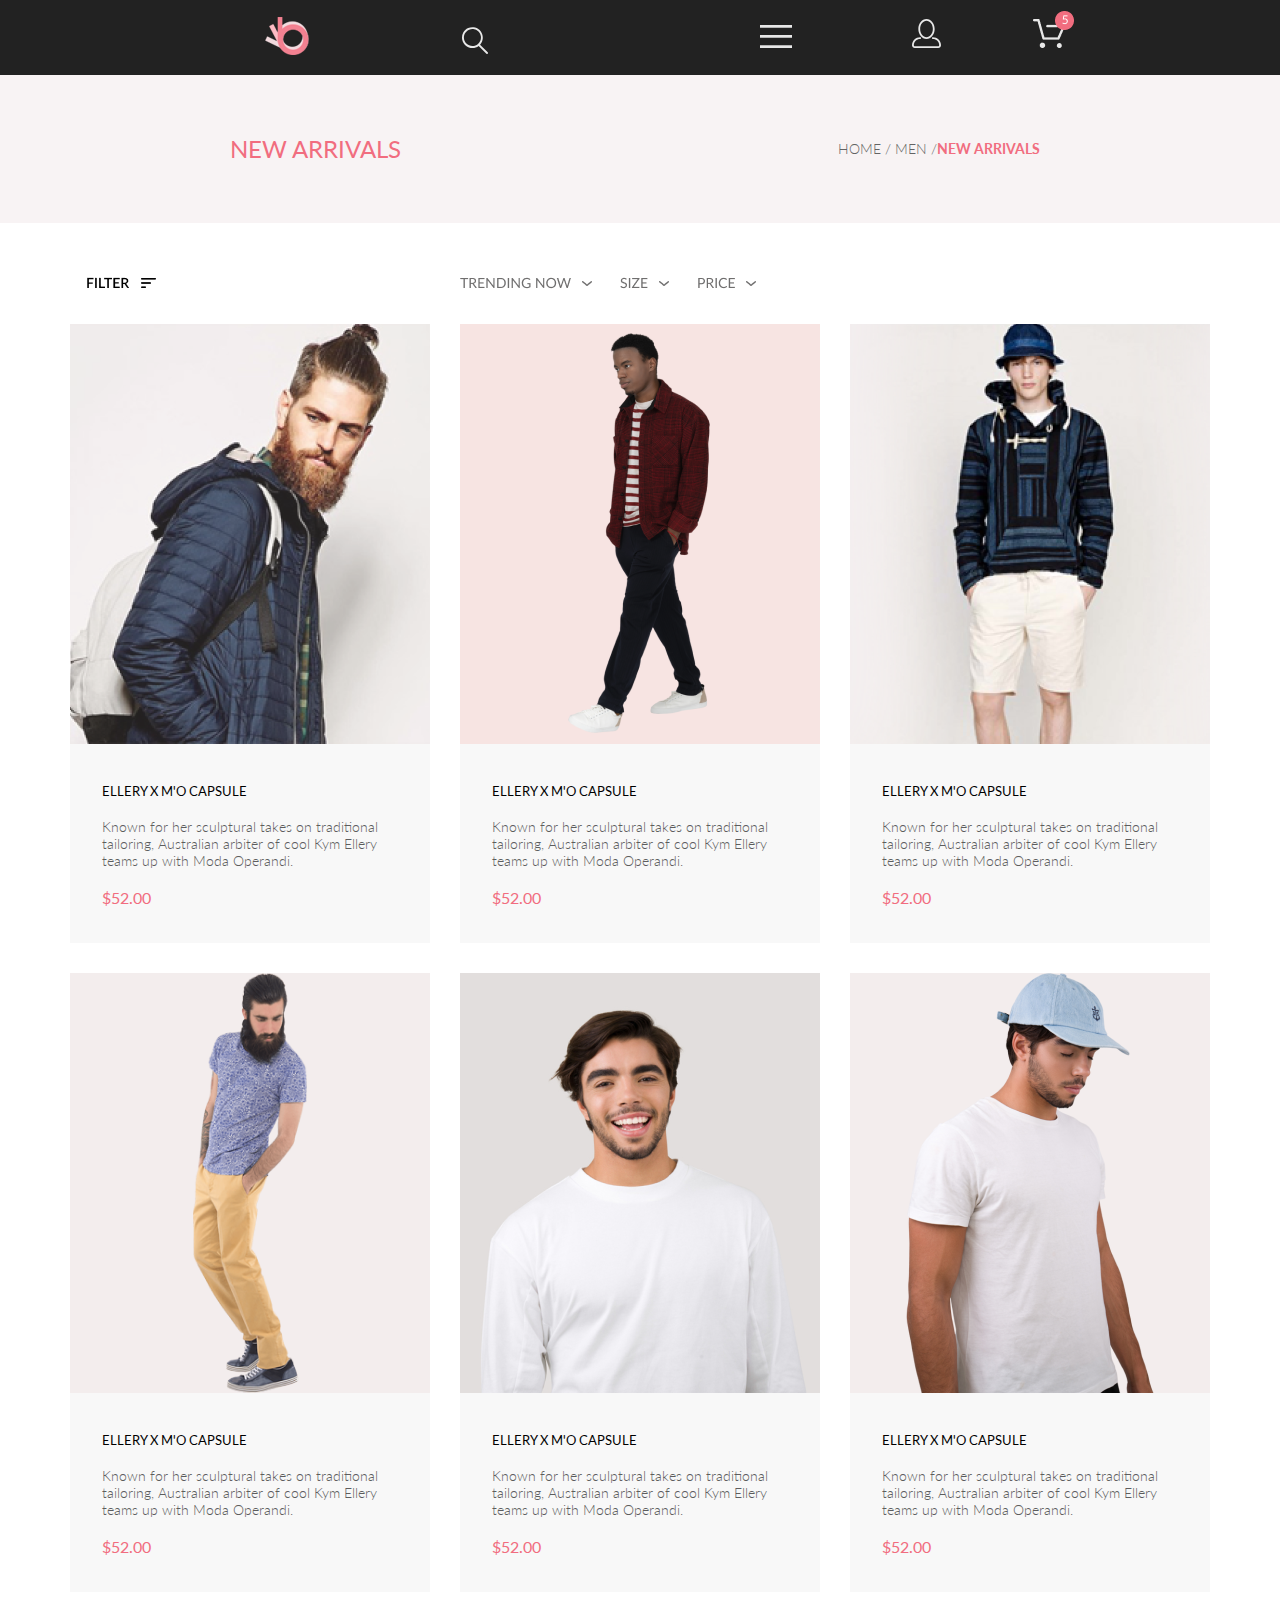
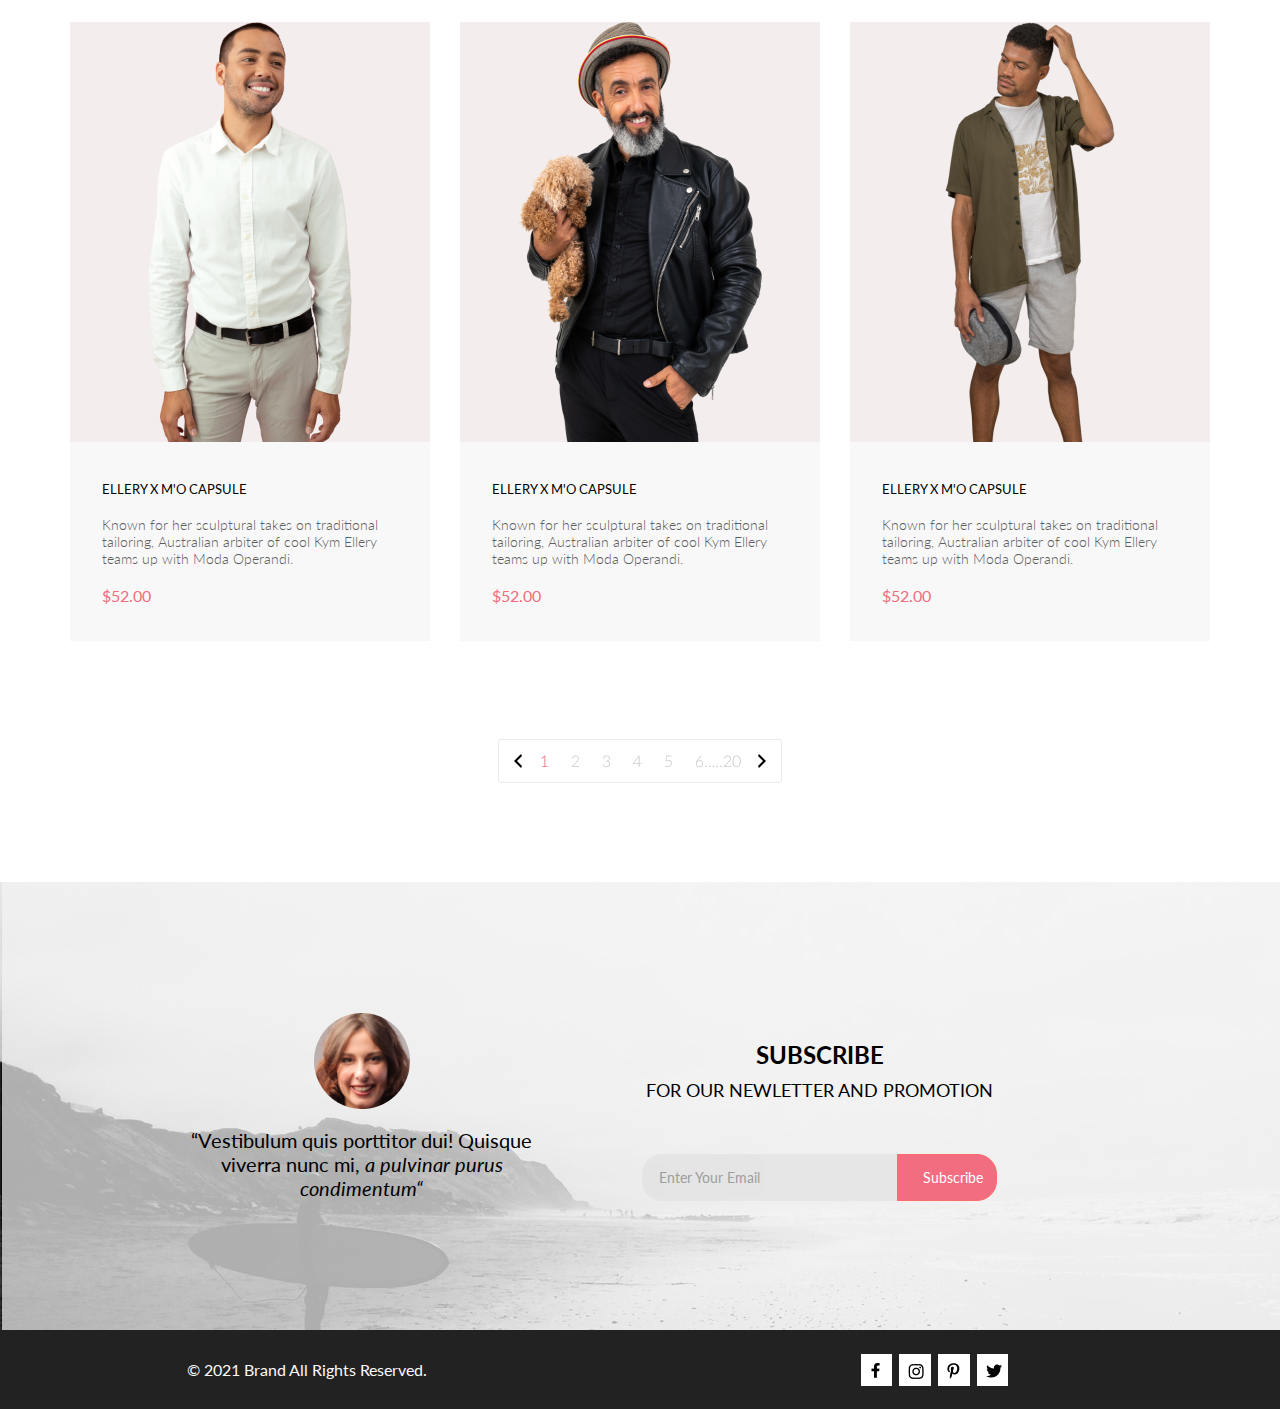
==== catalog.html @ 1e4ab637 "ДЗ 1-3" ====
<!DOCTYPE html>
<html lang="en">
  <head>
    <meta charset="UTF-8" />
    <meta http-equiv="X-UA-Compatible" content="IE=edge" />
    <meta name="viewport" content="width=device-width, initial-scale=1.0" />
    <title>Main page</title>
    <link rel="preconnect" href="https://fonts.googleapis.com">
<link rel="preconnect" href="https://fonts.gstatic.com" crossorigin>
<link href="https://fonts.googleapis.com/css2?family=Lato:wght@400;700;900&display=swap" rel="stylesheet">
    <link rel="stylesheet" href="style.css" />
    <link
      href="http://fonts.googleapis.com/css?family=Roboto:300,400,500,600,700"
      rel="stylesheet"
      type="text/css"

    />
  </head>
  <body>
    <header>
        <nav>
        <ul class="cont_l">
          <li>
            <a href="index.html" class="menu__link">
              <img src="img/Group 2.svg" alt="logo"
            /></a>
          </li>
          <li>
            <a href="catalog.html" class="menu__link">
              <img src="img/Forma 1.svg" alt="img" />
            </a>
          </li>
        </ul>
        <ul class="cont_r">
          <li class="menu-list"> <img src="img/Forma 1 (1).svg" alt="menu"/> 
                                  
          <div class="mega-box">
           <div class="mega-item"> 
            <h4 class="mega-item_h4_menu">MENU</h4>
            <h3 class="mega-heading">MAN</h3>
              <a class="mega-link" href="#">Accessories</a>
              <a class="mega-link" href="#">Bags</a>
              <a class="mega-link" href="#">Denim</a>
              <a class="mega-link" href="#">T-Shirts</a>
            <h3 class="mega-heading">WOMAN</h3>
              <a class="mega-link" href="#">Accessories</a>
              <a class="mega-link" href="#">Bags</a>
              <a class="mega-link" href="#">Denim</a>
              <a class="mega-link" href="#">T-Shirts</a>
            <h3 class="mega-heading">KIDS</h3>
              <a class="mega-link" href="#">Accessories</a>
              <a class="mega-link" href="#">Bags</a>
              <a class="mega-link" href="#">Denim</a>
              <a class="mega-link" href="#">T-Shirts</a>
              
            </div>
          </div>
        
          </li>
        
          <li>
            <a href="registration.html" class="menu__link">
              <img src="img/Forma 1 (2).svg" alt="registration" />
            </a>
          </li>
          <li>
            <a href="cart.html" class="menu__link">
              <img src="img/Group 35.png" alt="becket" />
            </a>
          </li>
        </ul>
        </nav>
    </header>
    
    <section class="new_arrivals">
      <div class="new_arrivals_">
<div class="new_arrivals_left">
    <p class="text_h2_color_registration">NEW ARRIVALS</p>
     </div>
     <div class="new_arrivals_right">
        <p class="text_new_arrivals_right">HOME / MEN /<span class="text_h3_color_new_arrivals">NEW ARRIVALS</span></p>
    </div> 
      </div>
    
    </section>

    
<main class="main_catalog">
   <section class="section_catalog_up">
    <div class="filter">
         <img class="catalog_filter_img" src="img/filter.png" alt="link">
    </div>
    <div class="sort">
         <img class="catalog_sort_igm" src="img/sort.png" alt="link">
    </div>
    <div class="empty"></div>
   </section>

   <section class="section_catalog_middle">
    <div class="content_cards">
         <figure class="block">
         <a class="item-link" href=""
              ><img class="item-pic"
                src="img/Rectangle 15 copy.png"
                alt="pic"
              />
               <div class="block_text">
          <br />
          <h4 class="heading_mini">ELLERY X M'O CAPSULE</h4>
          <br />
          <p class="text">
            Known for her sculptural takes on traditional tailoring, Australian
            arbiter of cool Kym Ellery teams up with Moda Operandi.
          </p>
          <br />
          <p class="price">$52.00</p>
          <br />
        </div>
            </a>
            <div class="add-box">
              <a class="add" href="#">
                <img class="add-pic" src="img/Forma 1 copy.png" alt="card" />
                <p class="add-desc">Add to Cart</p>
              </a>
            </div>
    </figure>
    <figure class="block">
         <a class="item-link" href=""
              ><img class="item-pic"
                src="img/New folder/Image (7).png"
                alt="pic"
              />
               <div class="block_text">
          <br />
          <h4 class="heading_mini">ELLERY X M'O CAPSULE</h4>
          <br />
          <p class="text">
            Known for her sculptural takes on traditional tailoring, Australian
            arbiter of cool Kym Ellery teams up with Moda Operandi.
          </p>
          <br />
          <p class="price">$52.00</p>
          <br />
        </div>
            </a>
            <div class="add-box">
              <a class="add" href="#">
                <img class="add-pic" src="img/Forma 1 copy.png" alt="card" />
                <p class="add-desc">Add to Cart</p>
              </a>
            </div>
    </figure>
    <figure class="block">
         <a class="item-link" href=""
              ><img class="item-pic"
                src="img/New folder/Rectangle 15 copy.png"
                alt="pic"
              />
               <div class="block_text">
          <br />
          <h4 class="heading_mini">ELLERY X M'O CAPSULE</h4>
          <br />
          <p class="text">
            Known for her sculptural takes on traditional tailoring, Australian
            arbiter of cool Kym Ellery teams up with Moda Operandi.
          </p>
          <br />
          <p class="price">$52.00</p>
          <br />
        </div>
            </a>
            <div class="add-box">
              <a class="add" href="#">
                <img class="add-pic" src="img/Forma 1 copy.png" alt="card" />
                <p class="add-desc">Add to Cart</p>
              </a>
            </div>
    </figure>
    <figure class="block">
         <a class="item-link" href=""
              ><img class="item-pic"
                src="img/New folder/Rectangle 15 copy (1).png"
                alt="pic"
              />
               <div class="block_text">
          <br />
          <h4 class="heading_mini">ELLERY X M'O CAPSULE</h4>
          <br />
          <p class="text">
            Known for her sculptural takes on traditional tailoring, Australian
            arbiter of cool Kym Ellery teams up with Moda Operandi.
          </p>
          <br />
          <p class="price">$52.00</p>
          <br />
        </div>
            </a>
            <div class="add-box">
              <a class="add" href="#">
                <img class="add-pic" src="img/Forma 1 copy.png" alt="card" />
                <p class="add-desc">Add to Cart</p>
              </a>
            </div>
    </figure>
    <figure class="block">
         <a class="item-link" href=""
              ><img class="item-pic"
                src="img/New folder/Rectangle 15 copy (2).png"
                alt="pic"
              />
               <div class="block_text">
          <br />
          <h4 class="heading_mini">ELLERY X M'O CAPSULE</h4>
          <br />
          <p class="text">
            Known for her sculptural takes on traditional tailoring, Australian
            arbiter of cool Kym Ellery teams up with Moda Operandi.
          </p>
          <br />
          <p class="price">$52.00</p>
          <br />
        </div>
            </a>
            <div class="add-box">
              <a class="add" href="#">
                <img class="add-pic" src="img/Forma 1 copy.png" alt="card" />
                <p class="add-desc">Add to Cart</p>
              </a>
            </div>
    </figure>
    <figure class="block">
         <a class="item-link" href=""
              ><img class="item-pic"
                src="img/New folder/Rectangle 15 copy (3).png"
                alt="pic"
              />
               <div class="block_text">
          <br />
          <h4 class="heading_mini">ELLERY X M'O CAPSULE</h4>
          <br />
          <p class="text">
            Known for her sculptural takes on traditional tailoring, Australian
            arbiter of cool Kym Ellery teams up with Moda Operandi.
          </p>
          <br />
          <p class="price">$52.00</p>
          <br />
        </div>
            </a>
            <div class="add-box">
              <a class="add" href="#">
                <img class="add-pic" src="img/Forma 1 copy.png" alt="card" />
                <p class="add-desc">Add to Cart</p>
              </a>
            </div>
    </figure>
    <figure class="block">
         <a class="item-link" href=""
              ><img class="item-pic"
                src="img/New folder/Rectangle 15 copy (4).png"
                alt="pic"
              />
               <div class="block_text">
          <br />
          <h4 class="heading_mini">ELLERY X M'O CAPSULE</h4>
          <br />
          <p class="text">
            Known for her sculptural takes on traditional tailoring, Australian
            arbiter of cool Kym Ellery teams up with Moda Operandi.
          </p>
          <br />
          <p class="price">$52.00</p>
          <br />
        </div>
            </a>
            <div class="add-box">
              <a class="add" href="#">
                <img class="add-pic" src="img/Forma 1 copy.png" alt="card" />
                <p class="add-desc">Add to Cart</p>
              </a>
            </div>
    </figure>
    <figure class="block">
         <a class="item-link" href=""
              ><img class="item-pic"
                src="img/New folder/Rectangle 15 copy (5).png"
                alt="pic"
              />
               <div class="block_text">
          <br />
          <h4 class="heading_mini">ELLERY X M'O CAPSULE</h4>
          <br />
          <p class="text">
            Known for her sculptural takes on traditional tailoring, Australian
            arbiter of cool Kym Ellery teams up with Moda Operandi.
          </p>
          <br />
          <p class="price">$52.00</p>
          <br />
        </div>
            </a>
            <div class="add-box">
              <a class="add" href="#">
                <img class="add-pic" src="img/Forma 1 copy.png" alt="card" />
                <p class="add-desc">Add to Cart</p>
              </a>
            </div>
    </figure>
    <figure class="block">
         <a class="item-link" href=""
              ><img class="item-pic"
                src="img/Rectangle 15 copy (6).png"
                alt="pic"
              />
               <div class="block_text">
          <br />
          <h4 class="heading_mini">ELLERY X M'O CAPSULE</h4>
          <br />
          <p class="text">
            Known for her sculptural takes on traditional tailoring, Australian
            arbiter of cool Kym Ellery teams up with Moda Operandi.
          </p>
          <br />
          <p class="price">$52.00</p>
          <br />
        </div>
            </a>
            <div class="add-box">
              <a class="add" href="#">
                <img class="add-pic" src="img/Forma 1 copy.png" alt="card" />
                <p class="add-desc">Add to Cart</p>
              </a>
            </div>
    </figure>
    </div>
   
   </section>
   <section class="section_catalog_down">
    <div class="block_container_pagination">
         <img class="catalog_pagination" src="img/pagination.png" alt="link">
    </div>
     </section>
</main> 
   
    
    <div class="footer_middle">
      <div class="footer_middle_box">
        <div class="footer_middle_box_right">
          <div class="item_footer_middle_box_right">
            <img class="card_img" src="img/Intersect.png" alt="pic1" /><br />
            <p class="text_inside_footer_middle_box_right">
              “Vestibulum quis porttitor dui! Quisque viverra nunc mi,
              <span class="text_inside_footer_middle_box_right_span">
                a pulvinar purus condimentum“</span
              >
            </p>
          </div>
        </div>
        <div class="footer_middle_box_left">
          <div class="item_footer_middle_box_left">
            <p class="text_subscribe">
              SUBSCRIBE 
              <span class="text_subscribe_text"
                >FOR OUR NEWLETTER AND PROMOTION</span
              >
              <div class="form">
                <input class="input message__input" type="email" placeholder="Enter Your Email">
    <a href="javascript:void(document.form.submit())" class="low__button">Subscribe</a>

              
              </div>
            </p>
          </div>
        </div>
      </div>
    </div>
    <footer>
      <div class="footer_down_block">
      <div class="last_container block_left">
                <p class="text_last_container_block_left">© 2021  Brand  All Rights Reserved.</p>
       </div>
       <div class="last_container">
       </div>
       <div class="last_container block_right">
        <div class="icons">
          <a href="https://www.facebook.com
" class="menu__link">
              <img class="sm_img" src="img/facebook-f-brands (3) 1.png" alt="logo"
            /></a>
        </div>
        <div class="icons">
          <a href="javascript:void(document.form.submit())" class="menu__link">
              <img class="sm_img" src="img/instagram-brands 1.png" alt="logo"
            /></a>
        </div>
        <div class="icons">
           <a href="javascript:void(document.form.submit())" class="menu__link">
              <img class="sm_img" src="img/pinterest-p-brands 1.png" alt="logo"
            /></a>
        </div>
        <div class="icons">
            <a href="https://twitter.com" class="menu__link">
              <img class="sm_img" src="img/twitter-brands 1.png" alt="logo"
            /></a>
        </div>
        
       
       </div>
    </div>
    
    </footer>
  </body>
</html>
---- style.css ----
* {
  margin: 0;
  padding: 0;
  box-sizing: border-box;
  font-family: "Lato", sans-serif;
}

/*fonts*/
.content_main_block_link {
  text-decoration: none;
}

.mega-item_h4_menu {
  font-family: Lato;
  font-size: 14px;
  font-weight: 700;
  line-height: 17px;
  letter-spacing: 0em;
  text-align: left;
  color: #000000;
}
.text_h1 {
  height: 100px;
  margin-left: 16px;
  font-size: 48px;
  font-weight: 900;
  padding-top: 15px;
  line-height: 0.9;
  color: black;
}
.text_h2 {
  font-size: 37px;
}
.text_h2_color {
  color: #f16d7f;
  font-size: 37px;
}

.text_block1 {
  text-align: center;
  letter-spacing: 0em;
}

.text_h3_color {
  font-size: 24px;
  font-weight: 700;
  line-height: 29px;
  color: #f16d7f;
}

.text_h4 {
  font-size: 18px;
  font-weight: 900;
  line-height: 22px;
  color: #ffffff;
}
.content_info_text_h3 {
  font-size: 30px;
  font-weight: 400;
  line-height: 36px;
  letter-spacing: 0em;
  text-align: left;
  color: #222222;
}
.content_info_text {
  font-size: 14px;
  font-weight: 400;
  line-height: 17px;
  letter-spacing: 0em;
  text-align: left;
  color: #9f9f9f;
}
.heading_mini {
  font-size: 13px;
  font-weight: 400;
  line-height: 16px;
  letter-spacing: 0em;
  text-align: left;
  color: #000000;
}

.text {
  font-size: 14px;
  font-weight: 300;
  line-height: 17px;
  letter-spacing: 0em;
  text-align: left;
  color: #5d5d5d;
}

.price {
  font-size: 16px;
  font-weight: 400;
  line-height: 19px;
  letter-spacing: 0em;
  text-align: left;
  color: #f16d7f;
}
.heading_box_inside_footer_up {
  font-family: Lato;
  font-size: 20px;
  font-weight: 400;
  line-height: 24px;
  letter-spacing: 0em;
  text-align: left;
  color: #fbfbfb;
}

.text_box_inside_footer_up {
  font-family: Lato;
  font-size: 14px;
  font-weight: 300;
  line-height: 17px;
  letter-spacing: 0em;
  text-align: center;
  color: #fbfbfb;
  margin: 0px 120px;
}
/* fonts footer_middle*/
.text_inside_footer_middle_box_right {
  font-family: Lato;
  font-size: 20px;
  font-weight: 400;
  line-height: 24px;
  text-align: center;
}
.text_inside_footer_middle_box_right_span {
  font-style: italic;
}

.text_subscribe {
  font-family: Lato;
  font-size: 24px;
  font-weight: 700;
  line-height: 40px;
  text-align: center;
  display: flex;
  flex-direction: column;
}
.text_subscribe_text {
  font-family: Lato;
  font-size: 18px;
  font-weight: 400;
  line-height: 30px;
  text-align: center;
}

/* FONTS_REGISTRATION */
.text_h2_color_registration {
  margin-left: 230px;
  padding-top: 59px;
  font-family: Lato;
  font-size: 24px;
  color: rgba(241, 109, 127, 1);
}
.text_pass_discr_registration {
  font-size: 13px;
  font-weight: 300;
  line-height: 16px;
  letter-spacing: 0em;
  text-align: left;
  color: rgba(177, 177, 177, 1);
  padding-top: 15px;
}

.form_head_text {
  font-size: 16px;
  font-weight: 300;
  line-height: 19px;
  letter-spacing: 0em;
  text-align: left;
  color: rgba(34, 34, 34, 1);
  padding-top: 25px;
}
/*SITE INDEX*/
.header {
  margin: 0 auto;
  background: #222222;
}
.top_container {
  display: flex;
  max-width: 1053px;
  margin: 0 auto;
  align-items: center;
  max-height: 75px;
}
.cont_l,
.cont_r {
  list-style-type: none;
  width: 100%;
  align-items: baseline;
}
.cont_l {
  display: flex;
  justify-content: space-evenly;
}
.cont_r {
  display: flex;
  justify-content: space-evenly;
}
.menu-list {
  list-style-type: none;
  position: relative;
  padding: 28px;
}

.mega-box {
  background-color: #ffffff;
  border: 1px solid #e8e8e8;
  border-radius: 5px;
  padding: 33px;
  position: absolute;
  margin-top: 24px;
  display: none;
}

.mega-heading {
  font-size: 14px;
  font-weight: 400;
  line-height: 32px;
  color: #f16d7f;
  width: 232px;
}

.mega-link {
  display: block;
  font-size: 14px;
  font-weight: 400;
  line-height: 28px;
  letter-spacing: 0em;
  text-align: left;
  color: #6f6e6e;
  text-decoration: none;
  padding-left: 22px;
}
.mega-link:hover {
  color: #f16d7f;
}

.mega-box::before {
  content: "";
  display: block;
  height: 10px;
  width: 10px;
  background-color: white;
  position: absolute;
  top: -6px;
  left: 23px;
  transform: rotate(45deg);
  border-top: 1px solid #e8e8e8;
  border-left: 1px solid #e8e8e8;
}
.menu-list:hover .mega-box {
  display: block;
}

.content {
  min-height: 764px;
  background: #f1e4e6;
}
.main_content_box {
  display: flex;
  max-width: 1600px;
  margin: 0 auto;
}

.subcontainer_up {
  height: 382px;
  display: flex;
  align-items: flex-end;
  padding-left: 63.4px;
}

.pic1_line {
  height: 92px;
  width: 12px;
  background: #f16d7f;
}

.content_main_block1 {
  max-width: 1140px;
  display: flex;
  margin: 0 auto;
  justify-content: space-between;
  padding-top: 65px;
}

.block1,
.block2,
.block3 {
  width: 360px;
  height: 260px;
  display: flex;
  align-items: center;
  justify-content: center;
}
.block1 {
  background-image: url(img/Group\ 36.jpg);
}
.block2 {
  background-image: url(img/Group\ 37.jpg);
}
.block3 {
  background-image: url(img/Group\ 38.jpg);
}
.content_main_block2 {
  height: 180px;
  max-width: 1140px;
  background-image: url(img/Group\ 39.png);
  margin: auto;
  margin-top: 30px;
  display: flex;
  align-items: center;
  justify-content: center;
}
.content_info {
  padding-top: 96px;
  display: flex;
  align-items: center;
  justify-content: center;
  flex-direction: column;
}
.content_cards {
  max-width: 1140px;
  margin: 0 auto;
  display: flex;
  border-radius: 10px;
  flex-wrap: wrap;
  justify-content: space-between;
}

.block {
  width: 360px;
  margin-top: 30px;
  position: relative;
  background: #f8f8f8;
}
.item-link {
  display: block;
  text-decoration: none;
}

.block_text {
  padding: 17px 32px;
  background: #f8f8f8;
}

.block:hover {
  box-shadow: 0px 5px 8px 0px rgba(0, 0, 0, 0.15);
}

.item-pic {
  width: 100%;
}

.block:hover .item-pic {
  filter: brightness(50%);
}

.add {
  padding: 8px;
  border: 1px solid #fff;
  display: flex;
  align-items: center;
  text-decoration: none;
  pointer-events: all;
}
.add:hover {
  box-shadow: 0px 5px 10px 0px #fff;
}
.add-desc {
  font-family: Lato;
  font-size: 14px;
  font-weight: 400;
  color: rgba(255, 255, 255, 1);
  margin-left: 10px;
  margin-right: 16.4px;
}
.add-box {
  display: none;
  justify-content: center;
  width: 100%;
  position: absolute;
  top: 188.5px;
  pointer-events: none;
}

.block:hover .add-box {
  display: flex;
}
.add-pic {
  margin-left: 13px;
}
.button_browse_all_product {
  display: flex;
  justify-content: center;
}
.top__button {
  font-size: 16px;
  font-weight: 400;
  line-height: 19px;
  letter-spacing: 0em;
  text-align: left;
  color: #ffffff;

  border: 1px solid #ff6a6a;
  background-color: #f16d7f;

  padding: 14.5px 38.5px;
  text-decoration: none;
  display: inline-block;
  margin-top: 48.5px;
}
.top__button:hover {
  background-color: #ffffff;
  color: #f26376;
  border: 1px solid #ff6a6a;
}
.footer_up {
  background: #222222;
  margin-top: 95.5px;
}

.inside_footer_up {
  min-height: 341px;
  display: flex;

  align-items: center;
  justify-content: center;
  max-width: 1600px;
  margin: 0 auto;
}
.box_inside_footer_up {
  display: flex;
  flex-direction: column;
  align-items: center;
  justify-content: center;
}

.footer_middle {
  background-image: url(img/photo\ subscribe.jpg);
  max-width: 1600px;
  margin: 0 auto;
}
.footer_middle_box {
  display: flex;
  align-items: center;
  justify-content: center;
}
.footer_middle_box_right {
  height: 448px;
  max-width: 800px;
  display: flex;
  justify-content: center;
  align-items: center;
}
.item_footer_middle_box_right {
  height: 225px;
  width: 359.45px;
  display: flex;
  flex-direction: column;
  align-items: center;
  justify-content: center;
}
.footer_middle_box_left {
  height: 448px;
  max-width: 800px;
  display: flex;
  align-items: center;
}
.item_footer_middle_box_left {
  height: 142px;
  width: 557px;
}

.form {
  display: flex;
  justify-content: center;
  margin-top: 48.5px;
}

.message__input {
  font-family: Lato;
  font-size: 14px;
  line-height: 100%;
  opacity: 67.1%;
  color: #222224;
  width: 255px;
  height: 47px;
  margin-bottom: 32px;
  padding: 0 17px;
  background: #e1e1e1;
  box-sizing: border-box;
  border-radius: 20px 0 0 20px;
  border: none;
}

.low__button {
  font-family: Lato;
  font-size: 14px;
  font-weight: 400;
  line-height: 17px;
  color: #ffffff;
  border: 1px solid #ff6a6a;
  background-color: #f16d7f;
  padding: 14.5px 25px;
  text-decoration: none;
  width: 100px;
  border-radius: 0 20px 20px 0;
  height: 47px;
}
.low__button:hover {
  background-color: #ffffff;
  color: #f26376;
  border: 1px solid #ff6a6a;
}

.footer_down {
  background: #222222;
}

.footer_down_block {
  display: flex;
  min-height: 79px;
  max-width: 1600px;
  margin: 0 auto;
}
.last_container {
  flex-grow: 1;
  flex-basis: 533px;
  height: 79px;
}
.text_last_container_block_left {
  color: #fbfbfb;
  font-size: 16px;
  font-weight: 400;
  line-height: 19px;
  letter-spacing: 0em;
}
.block_left {
  display: flex;
  align-items: center;
  justify-content: flex-end;
}
.block_right {
  display: flex;
  align-items: center;
}
.icons {
  height: 32px;
  width: 31.450586318969727px;
  background: rgba(255, 255, 255, 1);
  align-items: center;
  margin-left: 7.3px;
}
.icons:hover {
  background-color: #f26376;
  border: 1px solid #ff6a6a;
}

.sm_img {
  padding: 9px;
}
.sm_img:hover {
  color: rgba(255, 255, 255, 1);
}

@media (max-width: 768px) {
  .inside_footer_up {
    flex-direction: column;
    align-items: center;
    padding-bottom: 50px;
  }
  .footer_middle_box {
    flex-direction: column;
    align-items: center;
  }
  .box_inside_footer_up {
    margin-top: 48px;
  }
}

@media (max-width: 320px) {
  .container_l {
    display: none;
  }
  .content_main_block1 {
    flex-direction: column;
    align-items: center;
  }
  .text_box_inside_footer_up {
  }
}

/*REGISTRATION*/
header,
footer {
  background: #222222;
}

nav {
  display: flex;
  max-width: 1053px;
  margin: 0 auto;
  align-items: center;
  max-height: 75px;
}

.section_registration {
  display: flex;
  max-width: 1600px;
  margin: auto;
}
.content_registration {
  min-height: 148px;
  background: #f1e4e6;
}

form {
  max-width: 360px;
  padding-top: 44px;
  margin-left: 230px;
  margin-bottom: 96px;
}

form input:required {
  border: 1px solid rgba(164, 164, 164, 1);
}

form label {
  font-family: Lato;
  font-size: 11px;
  font-weight: 300;
  line-height: 13px;
  letter-spacing: 0em;
  text-align: left;
  text-align: justify; /* Расположение текста внутри элемента*/
}

form input:focus {
  background: #eaeaea;
}

form input,
textarea {
  width: 360px;
  margin-top: 21px;
  height: 44px;
}

form input[type="checkbox"] {
  width: 17px;
}
form input[type="placeholder"] {
  text-align: center;
}
form input[id="name"] {
  font-size: 13px;
  font-weight: 300;
  line-height: 16px;
  color: rgba(177, 177, 177, 1);
  margin-bottom: 10px;
  padding: 0 17px;
}

form input[id="gender"] {
  position: relative;
  position: absolute;
}

form input[type="submit"] {
  width: 167px;
  padding: 10px;
  background-color: rgba(241, 109, 127, 1);
  color: rgba(255, 255, 255, 1);
  font-family: Lato;
  font-size: 14px;
  font-weight: 400;
  line-height: 17px;
  text-align: center;
  border: none;
  margin-top: 39px;
}

form input[type="submit"]:hover {
  background-color: #ffffff;
  color: #f26376;
  border: 1px solid #ff6a6a;
}

.list_regisration {
  list-style: none;
}

.name_article_registration {
  text-align: uppercase;
}
.text_list_registration:before,
.name_article_registration {
  font-size: 24px;
  font-weight: 300;
  line-height: 29px;
  letter-spacing: 0em;
  text-align: left;
  color: rgba(0, 0, 0, 1);
}

.text_list_registration_ {
  padding: 22px 218px 12px 0px;
}

.list_regisration > .text_list_registration {
  padding-left: 37px;
  position: relative;
  margin-top: 16px;
}
.list_regisration > .text_list_registration:before {
  content: "✔";
  position: absolute;
  top: -7px;
  left: 0;
  color: rgba(0, 0, 0, 1);
}
.loyalty_progr_discr {
  max-height: 334px;
  max-width: 652px;
  margin-top: 64px;
  margin-left: 128px;
}

/*CATALOG*/
.new_arrivals {
  background: #f8f3f4;
  margin: auto;
}
.new_arrivals_ {
  display: flex;
  max-width: 1600px;
  margin: auto;
  padding-bottom: 60px;
}
.new_arrivals_left {
  flex-grow: 1;
}
.new_arrivals_right {
  flex-grow: 1;
  display: flex;
  justify-content: flex-end;
}

.text_new_arrivals_right {
  font-size: 14px;
  font-weight: 300;
  line-height: 17px;
  letter-spacing: 0em;
  text-align: left;
  color: #636363;
  padding-top: 65px;
  margin-right: 240px;
}
.text_h3_color_new_arrivals {
  color: #f16d7f;
  font-size: 14px;
  font-weight: 700;
  line-height: 17px;
}

.main_catalog {
  margin: 0 auto;
}

.section_catalog_up {
  max-width: 1140px;
  margin: 0 auto;
  display: flex;
  flex-wrap: wrap;
  justify-content: space-between;
}
.filter,
.sort,
.empty {
  width: 360px;
  margin-top: 51px;
  position: relative;
}

.catalog_filter_img {
  padding-left: 16px;
}

.section_catalog_down {
  max-width: 1140px;
  margin: 0 auto;
  display: flex;
  justify-content: center;
  margin: bottom 96px;
  margin-top: 49px;
}

.block_container_pagination {
  margin-top: 49px;
  padding-bottom: 96px;
}
/*
.Up_frameContacts {
    display: flex;
    justify-content: space-between;
    padding-top: 42px;
    padding-bottom: 42px;
    list-style-type: none;
    width: 1140px;
    margin: auto;
}

.
   .top_infoContacts {
       padding-top: 51px;
       flex-grow: 1;
       background-image: url(img/Mask\ Group2.png);
     max-width: 1344px;
      background-size: 100%;
    min-height: 250px;
   
   }





.top_board_p2 {

    padding-top: 64px;
    max-width: 1140px;
    margin: 0 auto;


}

.content_p2 {
      padding-top: 64px;
    max-width: 1140px;
    margin: 0 auto;
    display: flex;
    justify-content: space-between;
    border-radius: 10px;
    padding-top: 64px;
    padding-bottom: 64px;
}



.card_img {
    align-self: center;
    margin-bottom: 51px;
}

.our_project {
    
    padding-top: 64px;
    max-width: 1140px;
    margin: 0 auto;
}

.project__item {
    position: relative;
}

.project__item__margin {
    margin-right: 32px;
}

.project__parent {
    display: flex;
    justify-content: space-between;
    margin-top: 32px;
}

.project__img {
    flex-grow: 1;
    width: 100%;

}



.footer {
    background: #316099;
    max-width: 1366px;
    margin: auto;
    margin-top: 109px;
}
.footer_top {
    display: flex;
    justify-content: space-between;
}

.board_pink_p3 {

    height: 280px;
    width: 488px;
    padding: 1%;
    margin-top: 66px;
    margin-bottom: 25px;

}

.low__button {
    font-size: 16px;
    line-height: 26px;
    text-align: center;
    letter-spacing: 0.04em;
    color: #FFFFFF;
    background: #5A98D0;
    box-shadow: 5px 10px 20px rgba(53, 110, 173, 0.2);
    border-radius: 10px;
    padding: 15px 50px;
    text-decoration: none;
    display: inline-block;
    margin-top: 157px;
    font-size: 16px;
  
}

.li_p3 {
    display: flex;
    justify-content: space-between;
  }

.board_white_p3_2 {
    display: flex;
    height: 57px;
    align-items: center;
    border-radius: 10px;
}




@media (max-width:1024px) {
    .container {
        padding: 0 32px;
    }
          .top {
              padding-top: 33px;
          }
    .top_info {
        background-position: right 280;
    }
    .top_board_p2 {
        padding-top: 64px;
    }
    .content_p2 {
    -webkit-box-orient: vertical;
        -webkit-box-direction: normal;
        -ms-flex-direction: column;
        flex-direction: column;
        -webkit-box-align: center;
        -ms-flex-align: center;
        align-items: center;
        padding-bottom: 127px;
    }
    .block {
        margin-bottom: 32px;
        }
    .block:last-child {
                      margin-bottom: 0;
                  }
}

@media (max-width: 667px) {

    
    .Up_frame {
    padding-top: 24px;
    }
    .top {
    min-height: 376px;
    padding-bottom: 41px;
    box-sizing: border-box;
    }
    .top_info { 
    background-image: none;
    padding-top: 36px;
    display: flex;
    flex-direction: column;
    align-items: center;
   
    }

    .top_heading {
      
    font-size: 32px;
    line-height: 37px;
    margin-bottom: 12px;
    width: 100%;
    text-align: center;
                
            }
    .top_text {
    width:100%;
    text-align: center;
    }
 
    .project__text {
        width: 100%;
        text-align: center;
    }
    .top__button {
   
    font-size: 12px;
    line-height: 26px;
    padding: 0px 8px;
    } 
        .block {
         width: 100%;
        padding: 40px 30px 21px px;
            
        }
   
      .our_project {     
    flex-direction: column;
    align-items: center;
}
    .project__item {
    display: -webkit-box;
        display: -ms-flexbox;
        display: flex;
    padding-bottom: 16px;
       }

    .project__text {
    font-size: 16px;
        line-height: 19px;
        text-align: center;
        top: 16px;
        right: 16px;
        letter-spacing: 0;
    }
        .project__text1 {
        font-size: 16px;
            line-height: 19px;
            text-align: right;
            top: 16px;
            right: 16px;
            letter-spacing: 0;
        }

    .project__text2 {
        left: 16px;
        text-align: left;
        font-size: 16px;
            line-height: 19px;
          
            top: 16px;
            right: 16px;
            letter-spacing: 0;
    }
  
    .project__parent {
        margin-top: 0;
            -webkit-box-orient: vertical;
            -webkit-box-direction: normal;
            -ms-flex-direction: column;
            flex-direction: column;
            -webkit-box-sizing: border-box;
            box-sizing: border-box;
        }

   .footer {
       margin-top: 0;
       padding-top: 18px;
       padding-bottom: 32px;
   }

   .footer>.container {
       padding: 0 17px;
   }


   .footer_top {
        flex-direction: column;
       padding-bottom: 41px;
         align-items: center;
   }
 
.board_pink_p3 {
    width: 100%;
    text-align: center;
    margin: auto;
}

  .h3_footer {
      width: 100%;
      max-width: 220px;
      text-align: center;
      margin: 0 auto 32px;
        font-size: 24px;
        line-height: 28px;
   
  }

.low__button {
padding: 4px 20px;
 display: inline-block;
               
        }

.li_p3 {
 flex-direction: column;
}
.board_white_p3_2 {
flex-direction: column;
    margin-top: 37px;
    margin-bottom: 32px;
    font-size: 16px;
        line-height: 19px;
     
            font-size: 16px;
         text-align: center;
            color: #FFFFFF;
            opacity: 0.6;
    }

}
    .project__item__margin {
        margin: 0;
        margin-bottom: 16px;
       
    }

 Contacts 

.contactus_frame {
    height: 250px;
    background: #3481D7 93.24%;
    border: 3px solid #D8DEFF;
    padding: 16px;
}

.Middle_frameContacts {
    display: flex;
    border: 3px solid white;
    justify-content: space-around;
    align-items: center;
    max-width: 940px;
  
    margin: auto;

}

.Addr_ph_frame {
    width: 270px;
    padding: 50px;
    }

.form {
    min-width: 540px;
    height: 800px;
    display: flex;
     flex-direction: column;
     align-items: center;
    background: #FFFFFF;
    box-shadow: 5px 10px 50px rgba(16, 112, 177, 0.2);
    border-radius: 10px;
    justify-content: flex-start;
    padding: 56px; 
    margin-top: 57px;
    box-sizing: border-box;
 
}

.message__submit {
    width: 428px;
    padding: 23px 0;
    border: 0;
    margin-top: 72px;
    letter-spacing: 0.04em;
}
.submit {
    background: #5A98D0;
    -webkit-box-shadow: 5px 20px 50px rgb(16 112 177 / 20%);
    box-shadow: 5px 20px 50px rgb(16 112 177 / 20%);
    border-radius: 10px;
    font-weight: 500;
    font-size: 16px;
    line-height: 26px;
    text-align: center;
    color: #FFFFFF;
    text-transform: uppercase;
}
.map {
    max-width: 940px;
        height: 480px;
        padding-top: 96px;
        margin-bottom: 112px;
}

.bottom_one {
 
  
    background: #316099;
        margin: auto;
        max-width: 1344px;
        box-sizing: border-box;


}

.bottom_list {
    display: flex;
    justify-content: space-around;
    list-style-type: none;
}
*/
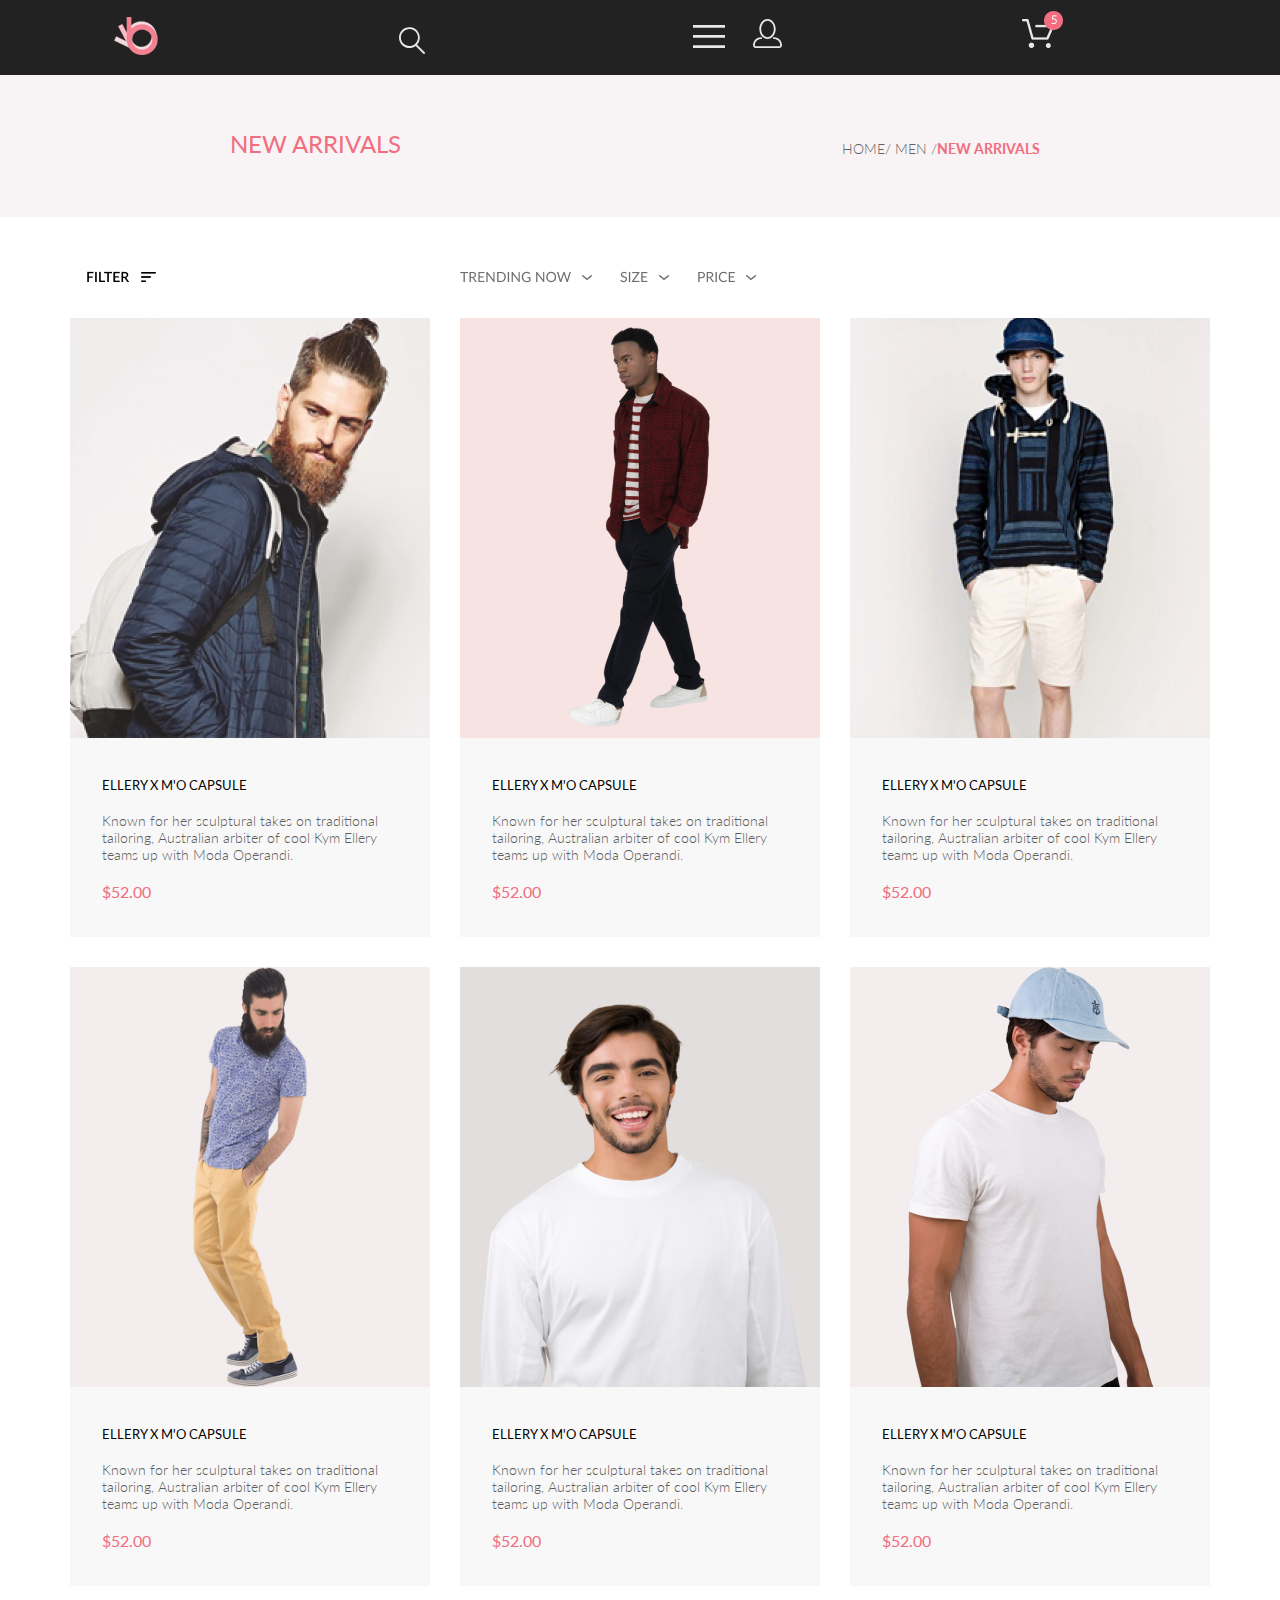
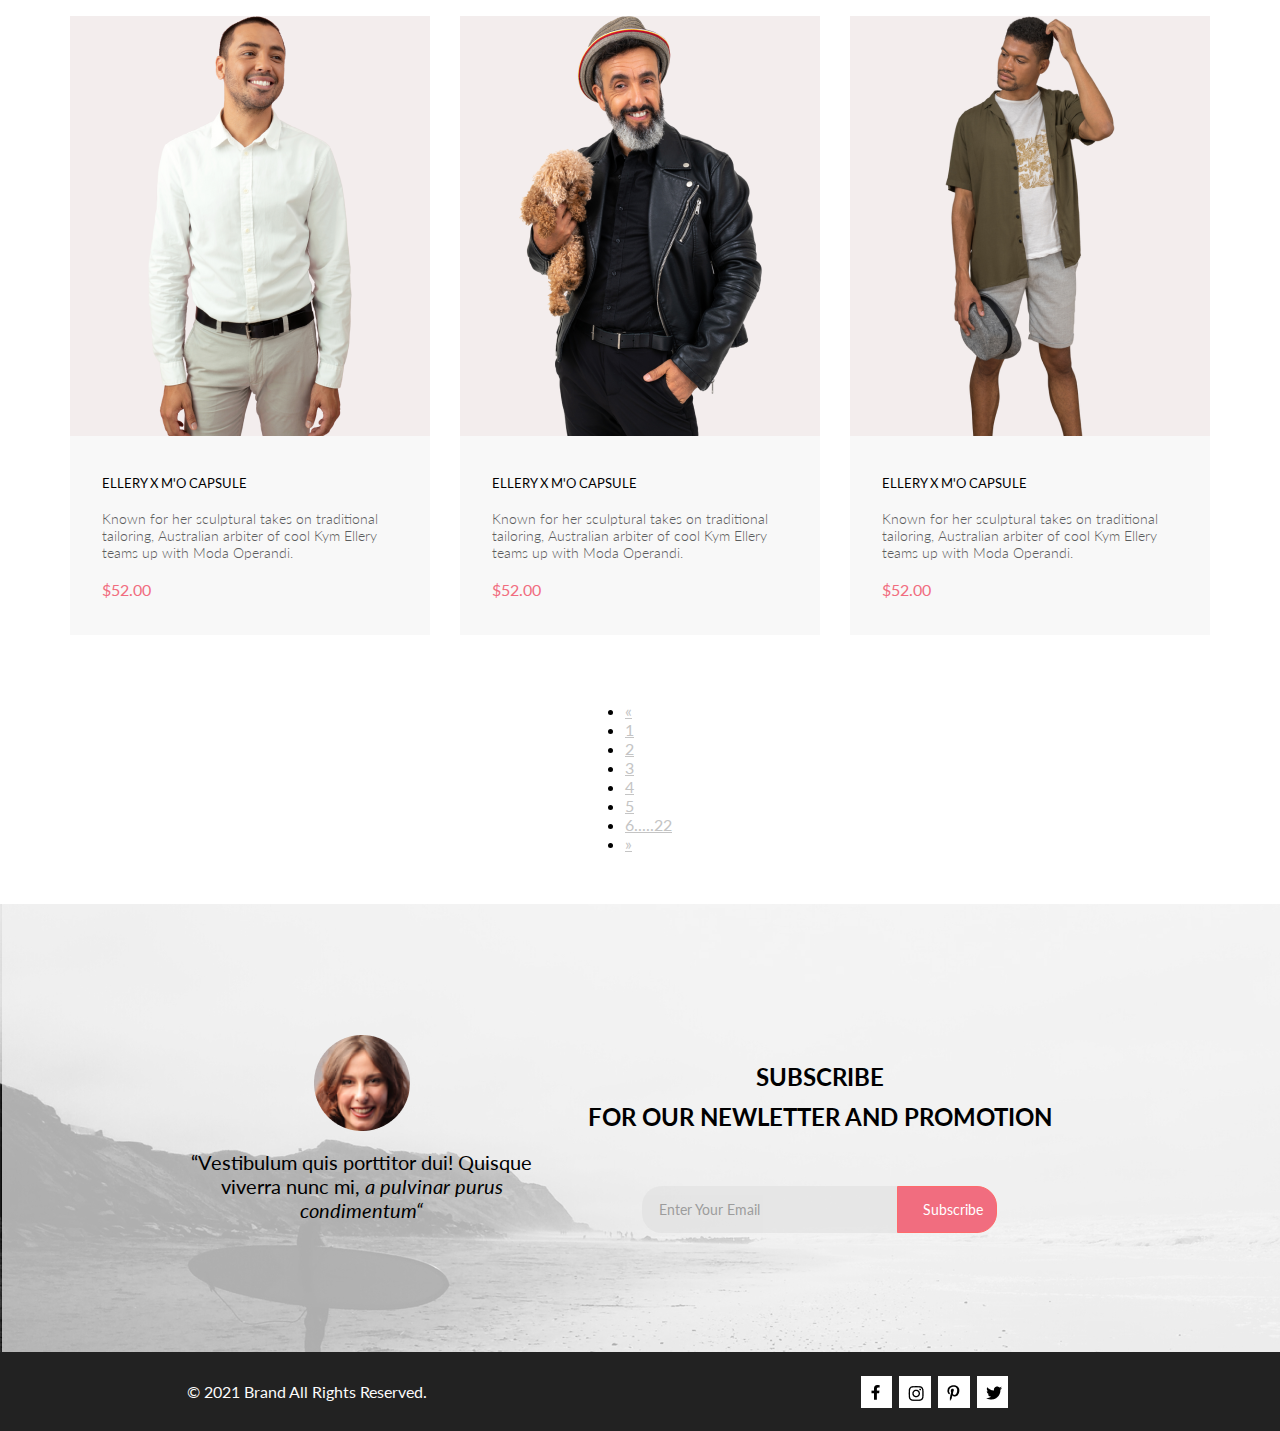
==== commit 6f514956: "ДЗ 4-5" ====
--- a/catalog.html
+++ b/catalog.html
@@ -8,14 +8,16 @@
     <link rel="preconnect" href="https://fonts.googleapis.com">
 <link rel="preconnect" href="https://fonts.gstatic.com" crossorigin>
 <link href="https://fonts.googleapis.com/css2?family=Lato:wght@400;700;900&display=swap" rel="stylesheet">
-    <link rel="stylesheet" href="style.css" />
+   
     <link
       href="http://fonts.googleapis.com/css?family=Roboto:300,400,500,600,700"
       rel="stylesheet"
-      type="text/css"
+      type="text/css">
+<link 
+href="https://cdn.jsdelivr.net/npm/bootstrap@5.2.0/dist/css/bootstrap.min.css" rel="stylesheet" integrity="sha384-gH2yIJqKdNHPEq0n4Mqa/HGKIhSkIHeL5AyhkYV8i59U5AR6csBvApHHNl/vI1Bx" crossorigin="anonymous">
+ <link rel="stylesheet" href="style.css" />
+  </head>
 
-    />
-  </head>
   <body>
     <header>
         <nav>
@@ -78,7 +80,8 @@
     <p class="text_h2_color_registration">NEW ARRIVALS</p>
      </div>
      <div class="new_arrivals_right">
-        <p class="text_new_arrivals_right">HOME / MEN /<span class="text_h3_color_new_arrivals">NEW ARRIVALS</span></p>
+        <p class="text_new_arrivals_right"> <a class="text_home" href="index.html">
+          HOME</a>/ MEN /<span class="text_h3_color_new_arrivals">NEW ARRIVALS</span></p>
     </div> 
       </div>
     
@@ -87,19 +90,81 @@
     
 <main class="main_catalog">
    <section class="section_catalog_up">
+    
     <div class="filter">
-         <img class="catalog_filter_img" src="img/filter.png" alt="link">
-    </div>
+         <a class="item-link" href="">
+           <img class="catalog_filter_img" src="img/filter.png" alt="link"/> 
+           <div class="mega_box">
+           <div class="mega-item"> 
+            <img class="catalog_filter_img_" src="img/filter_.png" alt="link"/> 
+            <br>    
+            <div class="mega_item">
+               <img class="lines" src="img/Rectangle 24.png" alt="link"/> <h3 class="mega-heading">CATEGORY</h3>
+            </div>
+           
+              <a class="mega-link" href="#">Accessories</a>
+              <a class="mega-link" href="#">Bags</a>
+              <a class="mega-link" href="#">Denim</a>
+              <a class="mega-link" href="#">Hoodies & Sweatshirts</a>
+              <a class="mega-link" href="#">Jackets & Coats</a>
+              <a class="mega-link" href="#">Polos</a>
+              <a class="mega-link" href="#">Shirts</a>
+              <a class="mega-link" href="#">Soes</a>
+              <a class="mega-link" href="#">T-Shirts</a>
+              <a class="mega-link" href="#">Tanks</a>
+            <div class="mega_item"><img class="lines" src="img/Rectangle 24.png" alt="link"/><h3 class="mega-heading">BRAND</h3>
+            <hr class="grey_line">
+            </div>
+              <a class="mega-link" href="#">Accessories</a>
+              <a class="mega-link" href="#">Bags</a>
+              <a class="mega-link" href="#">Denim</a>
+              <a class="mega-link" href="#">T-Shirts</a>
+            <div class="mega_item">
+               <img class="lines" src="img/Rectangle 24.png" alt="link"/> <h3 class="mega-heading">DESIGNER</h3>
+            </div>
+              <a class="mega-link" href="#">Accessories</a>
+              <a class="mega-link" href="#">Bags</a>
+              <a class="mega-link" href="#">Denim</a>
+              <a class="mega-link" href="#">T-Shirts</a>
+              
+            </div>
+          </div>
+         </a>
+    </div>
+ 
     <div class="sort">
-         <img class="catalog_sort_igm" src="img/sort.png" alt="link">
+        <a class="item-link" href="">
+            <img class="catalog_sort_igm" src="img/sort.png" alt="link"/>
+           <div class="mega_box_">
+    
+            <div class="form-check form-check-inline">
+  <input class="form-check-input" type="radio" name="inlineRadioOptions" id="inlineRadio1" value="option1">
+  <label class="form-check-label" for="inlineRadio1">XS</label>
+</div>
+<div class="form-check form-check-inline">
+  <input class="form-check-input" type="radio" name="inlineRadioOptions" id="inlineRadio2" value="option2">
+  <label class="form-check-label" for="inlineRadio2">S</label>
+</div>
+<div class="form-check form-check-inline">
+  <input class="form-check-input" type="radio" name="inlineRadioOptions" id="inlineRadio2" value="option2">
+  <label class="form-check-label" for="inlineRadio2">M</label>
+</div>
+<div class="form-check form-check-inline">
+  <input class="form-check-input" type="radio" name="inlineRadioOptions" id="inlineRadio2" value="option2">
+  <label class="form-check-label" for="inlineRadio2">L</label>
+</div>
+         
+          </div>
+         </a>
+        
     </div>
     <div class="empty"></div>
    </section>
 
    <section class="section_catalog_middle">
     <div class="content_cards">
-         <figure class="block">
-         <a class="item-link" href=""
+    <figure class="block">
+         <a class="item-link" href="product.html"
               ><img class="item-pic"
                 src="img/Rectangle 15 copy.png"
                 alt="pic"
@@ -125,7 +190,7 @@
             </div>
     </figure>
     <figure class="block">
-         <a class="item-link" href=""
+         <a class="item-link" href="product.html"
               ><img class="item-pic"
                 src="img/New folder/Image (7).png"
                 alt="pic"
@@ -151,7 +216,7 @@
             </div>
     </figure>
     <figure class="block">
-         <a class="item-link" href=""
+         <a class="item-link" href="product.html"
               ><img class="item-pic"
                 src="img/New folder/Rectangle 15 copy.png"
                 alt="pic"
@@ -177,7 +242,7 @@
             </div>
     </figure>
     <figure class="block">
-         <a class="item-link" href=""
+         <a class="item-link" href="product.html"
               ><img class="item-pic"
                 src="img/New folder/Rectangle 15 copy (1).png"
                 alt="pic"
@@ -203,7 +268,7 @@
             </div>
     </figure>
     <figure class="block">
-         <a class="item-link" href=""
+         <a class="item-link" href="product.html"
               ><img class="item-pic"
                 src="img/New folder/Rectangle 15 copy (2).png"
                 alt="pic"
@@ -229,7 +294,7 @@
             </div>
     </figure>
     <figure class="block">
-         <a class="item-link" href=""
+         <a class="item-link" href="product.html"
               ><img class="item-pic"
                 src="img/New folder/Rectangle 15 copy (3).png"
                 alt="pic"
@@ -255,7 +320,7 @@
             </div>
     </figure>
     <figure class="block">
-         <a class="item-link" href=""
+         <a class="item-link" href="product.html"
               ><img class="item-pic"
                 src="img/New folder/Rectangle 15 copy (4).png"
                 alt="pic"
@@ -281,7 +346,7 @@
             </div>
     </figure>
     <figure class="block">
-         <a class="item-link" href=""
+         <a class="item-link" href="product.html"
               ><img class="item-pic"
                 src="img/New folder/Rectangle 15 copy (5).png"
                 alt="pic"
@@ -307,7 +372,7 @@
             </div>
     </figure>
     <figure class="block">
-         <a class="item-link" href=""
+         <a class="item-link" href="product.html"
               ><img class="item-pic"
                 src="img/Rectangle 15 copy (6).png"
                 alt="pic"
@@ -335,9 +400,30 @@
     </div>
    
    </section>
+   
    <section class="section_catalog_down">
     <div class="block_container_pagination">
-         <img class="catalog_pagination" src="img/pagination.png" alt="link">
+         <nav class="nav_pagination" aria-label="Page navigation example">
+  <ul class="pagination">
+    <li class="page-item">
+      <a class="page-link" href="#" aria-label="Previous">
+        <span aria-hidden="true">&laquo;</span>
+      </a>
+    </li>
+    <li class="page-item"><a class="page-link" href="#">1</a></li>
+    <li class="page-item"><a class="page-link" href="#">2</a></li>
+    <li class="page-item"><a class="page-link" href="#">3</a></li>
+     <li class="page-item"><a class="page-link" href="#">4</a></li>
+      <li class="page-item"><a class="page-link" href="#">5</a></li>
+       <li class="page-item"><a class="page-link" href="#">6.....22</a></li>
+                   <li class="page-item">
+           
+      <a class="page-link" href="#" aria-label="Next">
+        <span aria-hidden="true">&raquo;</span>
+      </a>
+    </li>
+  </ul>
+</nav>
     </div>
      </section>
 </main> 
--- a/style.css
+++ b/style.css
@@ -1,182 +1,16 @@
+@charset "UTF-8";
 * {
   margin: 0;
   padding: 0;
   box-sizing: border-box;
-  font-family: "Lato", sans-serif;
-}
-
-/*fonts*/
-.content_main_block_link {
-  text-decoration: none;
-}
-
-.mega-item_h4_menu {
-  font-family: Lato;
-  font-size: 14px;
-  font-weight: 700;
-  line-height: 17px;
-  letter-spacing: 0em;
-  text-align: left;
-  color: #000000;
-}
-.text_h1 {
-  height: 100px;
-  margin-left: 16px;
-  font-size: 48px;
-  font-weight: 900;
-  padding-top: 15px;
-  line-height: 0.9;
-  color: black;
-}
-.text_h2 {
-  font-size: 37px;
-}
-.text_h2_color {
-  color: #f16d7f;
-  font-size: 37px;
-}
-
-.text_block1 {
-  text-align: center;
-  letter-spacing: 0em;
-}
-
-.text_h3_color {
-  font-size: 24px;
-  font-weight: 700;
-  line-height: 29px;
-  color: #f16d7f;
-}
-
-.text_h4 {
-  font-size: 18px;
-  font-weight: 900;
-  line-height: 22px;
-  color: #ffffff;
-}
-.content_info_text_h3 {
-  font-size: 30px;
-  font-weight: 400;
-  line-height: 36px;
-  letter-spacing: 0em;
-  text-align: left;
-  color: #222222;
-}
-.content_info_text {
-  font-size: 14px;
-  font-weight: 400;
-  line-height: 17px;
-  letter-spacing: 0em;
-  text-align: left;
-  color: #9f9f9f;
-}
-.heading_mini {
-  font-size: 13px;
-  font-weight: 400;
-  line-height: 16px;
-  letter-spacing: 0em;
-  text-align: left;
-  color: #000000;
-}
-
-.text {
-  font-size: 14px;
-  font-weight: 300;
-  line-height: 17px;
-  letter-spacing: 0em;
-  text-align: left;
-  color: #5d5d5d;
-}
-
-.price {
-  font-size: 16px;
-  font-weight: 400;
-  line-height: 19px;
-  letter-spacing: 0em;
-  text-align: left;
-  color: #f16d7f;
-}
-.heading_box_inside_footer_up {
-  font-family: Lato;
-  font-size: 20px;
-  font-weight: 400;
-  line-height: 24px;
-  letter-spacing: 0em;
-  text-align: left;
-  color: #fbfbfb;
-}
-
-.text_box_inside_footer_up {
-  font-family: Lato;
-  font-size: 14px;
-  font-weight: 300;
-  line-height: 17px;
-  letter-spacing: 0em;
-  text-align: center;
-  color: #fbfbfb;
-  margin: 0px 120px;
-}
-/* fonts footer_middle*/
-.text_inside_footer_middle_box_right {
-  font-family: Lato;
-  font-size: 20px;
-  font-weight: 400;
-  line-height: 24px;
-  text-align: center;
-}
-.text_inside_footer_middle_box_right_span {
-  font-style: italic;
-}
-
-.text_subscribe {
-  font-family: Lato;
-  font-size: 24px;
-  font-weight: 700;
-  line-height: 40px;
-  text-align: center;
-  display: flex;
-  flex-direction: column;
-}
-.text_subscribe_text {
-  font-family: Lato;
-  font-size: 18px;
-  font-weight: 400;
-  line-height: 30px;
-  text-align: center;
-}
-
-/* FONTS_REGISTRATION */
-.text_h2_color_registration {
-  margin-left: 230px;
-  padding-top: 59px;
-  font-family: Lato;
-  font-size: 24px;
-  color: rgba(241, 109, 127, 1);
-}
-.text_pass_discr_registration {
-  font-size: 13px;
-  font-weight: 300;
-  line-height: 16px;
-  letter-spacing: 0em;
-  text-align: left;
-  color: rgba(177, 177, 177, 1);
-  padding-top: 15px;
-}
-
-.form_head_text {
-  font-size: 16px;
-  font-weight: 300;
-  line-height: 19px;
-  letter-spacing: 0em;
-  text-align: left;
-  color: rgba(34, 34, 34, 1);
-  padding-top: 25px;
-}
-/*SITE INDEX*/
+  font-family: "Lato";
+}
+
 .header {
   margin: 0 auto;
   background: #222222;
 }
+
 .top_container {
   display: flex;
   max-width: 1053px;
@@ -184,20 +18,25 @@
   align-items: center;
   max-height: 75px;
 }
+
 .cont_l,
+.cont_m,
 .cont_r {
   list-style-type: none;
   width: 100%;
   align-items: baseline;
 }
+
 .cont_l {
   display: flex;
   justify-content: space-evenly;
 }
+
 .cont_r {
   display: flex;
   justify-content: space-evenly;
 }
+
 .menu-list {
   list-style-type: none;
   position: relative;
@@ -233,6 +72,7 @@
   text-decoration: none;
   padding-left: 22px;
 }
+
 .mega-link:hover {
   color: #f16d7f;
 }
@@ -250,172 +90,15 @@
   border-top: 1px solid #e8e8e8;
   border-left: 1px solid #e8e8e8;
 }
+
 .menu-list:hover .mega-box {
   display: block;
 }
 
-.content {
-  min-height: 764px;
-  background: #f1e4e6;
-}
-.main_content_box {
-  display: flex;
-  max-width: 1600px;
-  margin: 0 auto;
-}
-
-.subcontainer_up {
-  height: 382px;
-  display: flex;
-  align-items: flex-end;
-  padding-left: 63.4px;
-}
-
-.pic1_line {
-  height: 92px;
-  width: 12px;
-  background: #f16d7f;
-}
-
-.content_main_block1 {
-  max-width: 1140px;
-  display: flex;
-  margin: 0 auto;
-  justify-content: space-between;
-  padding-top: 65px;
-}
-
-.block1,
-.block2,
-.block3 {
-  width: 360px;
-  height: 260px;
-  display: flex;
-  align-items: center;
-  justify-content: center;
-}
-.block1 {
-  background-image: url(img/Group\ 36.jpg);
-}
-.block2 {
-  background-image: url(img/Group\ 37.jpg);
-}
-.block3 {
-  background-image: url(img/Group\ 38.jpg);
-}
-.content_main_block2 {
-  height: 180px;
-  max-width: 1140px;
-  background-image: url(img/Group\ 39.png);
-  margin: auto;
-  margin-top: 30px;
-  display: flex;
-  align-items: center;
-  justify-content: center;
-}
-.content_info {
-  padding-top: 96px;
-  display: flex;
-  align-items: center;
-  justify-content: center;
-  flex-direction: column;
-}
-.content_cards {
-  max-width: 1140px;
-  margin: 0 auto;
-  display: flex;
-  border-radius: 10px;
-  flex-wrap: wrap;
-  justify-content: space-between;
-}
-
-.block {
-  width: 360px;
-  margin-top: 30px;
-  position: relative;
-  background: #f8f8f8;
-}
-.item-link {
-  display: block;
-  text-decoration: none;
-}
-
-.block_text {
-  padding: 17px 32px;
-  background: #f8f8f8;
-}
-
-.block:hover {
-  box-shadow: 0px 5px 8px 0px rgba(0, 0, 0, 0.15);
-}
-
-.item-pic {
-  width: 100%;
-}
-
-.block:hover .item-pic {
-  filter: brightness(50%);
-}
-
-.add {
-  padding: 8px;
-  border: 1px solid #fff;
-  display: flex;
-  align-items: center;
-  text-decoration: none;
-  pointer-events: all;
-}
-.add:hover {
-  box-shadow: 0px 5px 10px 0px #fff;
-}
-.add-desc {
-  font-family: Lato;
-  font-size: 14px;
-  font-weight: 400;
-  color: rgba(255, 255, 255, 1);
-  margin-left: 10px;
-  margin-right: 16.4px;
-}
-.add-box {
-  display: none;
-  justify-content: center;
-  width: 100%;
-  position: absolute;
-  top: 188.5px;
-  pointer-events: none;
-}
-
-.block:hover .add-box {
-  display: flex;
-}
-.add-pic {
-  margin-left: 13px;
-}
-.button_browse_all_product {
-  display: flex;
-  justify-content: center;
-}
-.top__button {
-  font-size: 16px;
-  font-weight: 400;
-  line-height: 19px;
-  letter-spacing: 0em;
-  text-align: left;
-  color: #ffffff;
-
-  border: 1px solid #ff6a6a;
-  background-color: #f16d7f;
-
-  padding: 14.5px 38.5px;
-  text-decoration: none;
-  display: inline-block;
-  margin-top: 48.5px;
-}
-.top__button:hover {
-  background-color: #ffffff;
-  color: #f26376;
-  border: 1px solid #ff6a6a;
-}
+.filter:hover .mega-box {
+  display: block;
+}
+
 .footer_up {
   background: #222222;
   margin-top: 95.5px;
@@ -424,12 +107,12 @@
 .inside_footer_up {
   min-height: 341px;
   display: flex;
-
   align-items: center;
   justify-content: center;
   max-width: 1600px;
   margin: 0 auto;
 }
+
 .box_inside_footer_up {
   display: flex;
   flex-direction: column;
@@ -442,11 +125,13 @@
   max-width: 1600px;
   margin: 0 auto;
 }
+
 .footer_middle_box {
   display: flex;
   align-items: center;
   justify-content: center;
 }
+
 .footer_middle_box_right {
   height: 448px;
   max-width: 800px;
@@ -454,6 +139,7 @@
   justify-content: center;
   align-items: center;
 }
+
 .item_footer_middle_box_right {
   height: 225px;
   width: 359.45px;
@@ -462,12 +148,14 @@
   align-items: center;
   justify-content: center;
 }
+
 .footer_middle_box_left {
   height: 448px;
   max-width: 800px;
   display: flex;
   align-items: center;
 }
+
 .item_footer_middle_box_left {
   height: 142px;
   width: 557px;
@@ -480,7 +168,6 @@
 }
 
 .message__input {
-  font-family: Lato;
   font-size: 14px;
   line-height: 100%;
   opacity: 67.1%;
@@ -508,7 +195,9 @@
   width: 100px;
   border-radius: 0 20px 20px 0;
   height: 47px;
-}
+  transition: background 2s;
+}
+
 .low__button:hover {
   background-color: #ffffff;
   color: #f26376;
@@ -525,11 +214,13 @@
   max-width: 1600px;
   margin: 0 auto;
 }
+
 .last_container {
   flex-grow: 1;
   flex-basis: 533px;
   height: 79px;
 }
+
 .text_last_container_block_left {
   color: #fbfbfb;
   font-size: 16px;
@@ -537,22 +228,26 @@
   line-height: 19px;
   letter-spacing: 0em;
 }
+
 .block_left {
   display: flex;
   align-items: center;
   justify-content: flex-end;
 }
+
 .block_right {
   display: flex;
   align-items: center;
 }
+
 .icons {
   height: 32px;
-  width: 31.450586318969727px;
-  background: rgba(255, 255, 255, 1);
+  width: 31.450586319px;
+  background: rgb(255, 255, 255);
   align-items: center;
   margin-left: 7.3px;
 }
+
 .icons:hover {
   background-color: #f26376;
   border: 1px solid #ff6a6a;
@@ -561,8 +256,9 @@
 .sm_img {
   padding: 9px;
 }
+
 .sm_img:hover {
-  color: rgba(255, 255, 255, 1);
+  color: rgb(255, 255, 255);
 }
 
 @media (max-width: 768px) {
@@ -579,7 +275,6 @@
     margin-top: 48px;
   }
 }
-
 @media (max-width: 320px) {
   .container_l {
     display: none;
@@ -588,167 +283,32 @@
     flex-direction: column;
     align-items: center;
   }
-  .text_box_inside_footer_up {
-  }
-}
-
-/*REGISTRATION*/
-header,
-footer {
-  background: #222222;
-}
-
-nav {
-  display: flex;
-  max-width: 1053px;
-  margin: 0 auto;
-  align-items: center;
-  max-height: 75px;
-}
-
-.section_registration {
-  display: flex;
-  max-width: 1600px;
-  margin: auto;
-}
-.content_registration {
-  min-height: 148px;
-  background: #f1e4e6;
-}
-
-form {
-  max-width: 360px;
-  padding-top: 44px;
-  margin-left: 230px;
-  margin-bottom: 96px;
-}
-
-form input:required {
-  border: 1px solid rgba(164, 164, 164, 1);
-}
-
-form label {
-  font-family: Lato;
-  font-size: 11px;
-  font-weight: 300;
-  line-height: 13px;
-  letter-spacing: 0em;
-  text-align: left;
-  text-align: justify; /* Расположение текста внутри элемента*/
-}
-
-form input:focus {
-  background: #eaeaea;
-}
-
-form input,
-textarea {
-  width: 360px;
-  margin-top: 21px;
-  height: 44px;
-}
-
-form input[type="checkbox"] {
-  width: 17px;
-}
-form input[type="placeholder"] {
-  text-align: center;
-}
-form input[id="name"] {
-  font-size: 13px;
-  font-weight: 300;
-  line-height: 16px;
-  color: rgba(177, 177, 177, 1);
-  margin-bottom: 10px;
-  padding: 0 17px;
-}
-
-form input[id="gender"] {
-  position: relative;
-  position: absolute;
-}
-
-form input[type="submit"] {
-  width: 167px;
-  padding: 10px;
-  background-color: rgba(241, 109, 127, 1);
-  color: rgba(255, 255, 255, 1);
-  font-family: Lato;
-  font-size: 14px;
-  font-weight: 400;
-  line-height: 17px;
-  text-align: center;
-  border: none;
-  margin-top: 39px;
-}
-
-form input[type="submit"]:hover {
-  background-color: #ffffff;
-  color: #f26376;
-  border: 1px solid #ff6a6a;
-}
-
-.list_regisration {
-  list-style: none;
-}
-
-.name_article_registration {
-  text-align: uppercase;
-}
-.text_list_registration:before,
-.name_article_registration {
-  font-size: 24px;
-  font-weight: 300;
-  line-height: 29px;
-  letter-spacing: 0em;
-  text-align: left;
-  color: rgba(0, 0, 0, 1);
-}
-
-.text_list_registration_ {
-  padding: 22px 218px 12px 0px;
-}
-
-.list_regisration > .text_list_registration {
-  padding-left: 37px;
-  position: relative;
-  margin-top: 16px;
-}
-.list_regisration > .text_list_registration:before {
-  content: "✔";
-  position: absolute;
-  top: -7px;
-  left: 0;
-  color: rgba(0, 0, 0, 1);
-}
-.loyalty_progr_discr {
-  max-height: 334px;
-  max-width: 652px;
-  margin-top: 64px;
-  margin-left: 128px;
-}
-
+}
 /*CATALOG*/
 .new_arrivals {
   background: #f8f3f4;
   margin: auto;
 }
+
 .new_arrivals_ {
   display: flex;
   max-width: 1600px;
   margin: auto;
   padding-bottom: 60px;
 }
+
 .new_arrivals_left {
   flex-grow: 1;
 }
+
 .new_arrivals_right {
   flex-grow: 1;
   display: flex;
   justify-content: flex-end;
 }
 
-.text_new_arrivals_right {
+.text_new_arrivals_right,
+.menu__link {
   font-size: 14px;
   font-weight: 300;
   line-height: 17px;
@@ -757,7 +317,9 @@
   color: #636363;
   padding-top: 65px;
   margin-right: 240px;
-}
+  text-decoration: none;
+}
+
 .text_h3_color_new_arrivals {
   color: #f16d7f;
   font-size: 14px;
@@ -776,6 +338,7 @@
   flex-wrap: wrap;
   justify-content: space-between;
 }
+
 .filter,
 .sort,
 .empty {
@@ -801,414 +364,702 @@
   margin-top: 49px;
   padding-bottom: 96px;
 }
-/*
-.Up_frameContacts {
-    display: flex;
-    justify-content: space-between;
-    padding-top: 42px;
-    padding-bottom: 42px;
-    list-style-type: none;
-    width: 1140px;
-    margin: auto;
-}
-
-.
-   .top_infoContacts {
-       padding-top: 51px;
-       flex-grow: 1;
-       background-image: url(img/Mask\ Group2.png);
-     max-width: 1344px;
-      background-size: 100%;
-    min-height: 250px;
-   
-   }
-
-
-
-
-
-.top_board_p2 {
-
-    padding-top: 64px;
-    max-width: 1140px;
-    margin: 0 auto;
-
-
-}
-
-.content_p2 {
-      padding-top: 64px;
-    max-width: 1140px;
-    margin: 0 auto;
-    display: flex;
-    justify-content: space-between;
-    border-radius: 10px;
-    padding-top: 64px;
-    padding-bottom: 64px;
-}
-
-
-
-.card_img {
-    align-self: center;
-    margin-bottom: 51px;
-}
-
-.our_project {
-    
-    padding-top: 64px;
-    max-width: 1140px;
-    margin: 0 auto;
-}
-
-.project__item {
-    position: relative;
-}
-
-.project__item__margin {
-    margin-right: 32px;
-}
-
-.project__parent {
-    display: flex;
-    justify-content: space-between;
-    margin-top: 32px;
-}
-
-.project__img {
-    flex-grow: 1;
-    width: 100%;
-
-}
-
-
-
-.footer {
-    background: #316099;
-    max-width: 1366px;
-    margin: auto;
-    margin-top: 109px;
-}
-.footer_top {
-    display: flex;
-    justify-content: space-between;
-}
-
-.board_pink_p3 {
-
-    height: 280px;
-    width: 488px;
-    padding: 1%;
-    margin-top: 66px;
-    margin-bottom: 25px;
-
-}
-
-.low__button {
-    font-size: 16px;
-    line-height: 26px;
-    text-align: center;
-    letter-spacing: 0.04em;
-    color: #FFFFFF;
-    background: #5A98D0;
-    box-shadow: 5px 10px 20px rgba(53, 110, 173, 0.2);
-    border-radius: 10px;
-    padding: 15px 50px;
-    text-decoration: none;
-    display: inline-block;
-    margin-top: 157px;
-    font-size: 16px;
-  
-}
-
-.li_p3 {
-    display: flex;
-    justify-content: space-between;
-  }
-
-.board_white_p3_2 {
-    display: flex;
-    height: 57px;
-    align-items: center;
-    border-radius: 10px;
-}
-
-
-
-
-@media (max-width:1024px) {
-    .container {
-        padding: 0 32px;
-    }
-          .top {
-              padding-top: 33px;
-          }
-    .top_info {
-        background-position: right 280;
-    }
-    .top_board_p2 {
-        padding-top: 64px;
-    }
-    .content_p2 {
-    -webkit-box-orient: vertical;
-        -webkit-box-direction: normal;
-        -ms-flex-direction: column;
-        flex-direction: column;
-        -webkit-box-align: center;
-        -ms-flex-align: center;
-        align-items: center;
-        padding-bottom: 127px;
-    }
-    .block {
-        margin-bottom: 32px;
-        }
-    .block:last-child {
-                      margin-bottom: 0;
-                  }
-}
-
-@media (max-width: 667px) {
-
-    
-    .Up_frame {
-    padding-top: 24px;
-    }
-    .top {
-    min-height: 376px;
-    padding-bottom: 41px;
-    box-sizing: border-box;
-    }
-    .top_info { 
-    background-image: none;
-    padding-top: 36px;
-    display: flex;
-    flex-direction: column;
-    align-items: center;
-   
-    }
-
-    .top_heading {
-      
-    font-size: 32px;
-    line-height: 37px;
-    margin-bottom: 12px;
-    width: 100%;
-    text-align: center;
-                
-            }
-    .top_text {
-    width:100%;
-    text-align: center;
-    }
- 
-    .project__text {
-        width: 100%;
-        text-align: center;
-    }
-    .top__button {
-   
-    font-size: 12px;
-    line-height: 26px;
-    padding: 0px 8px;
-    } 
-        .block {
-         width: 100%;
-        padding: 40px 30px 21px px;
-            
-        }
-   
-      .our_project {     
-    flex-direction: column;
-    align-items: center;
-}
-    .project__item {
-    display: -webkit-box;
-        display: -ms-flexbox;
-        display: flex;
-    padding-bottom: 16px;
-       }
-
-    .project__text {
-    font-size: 16px;
-        line-height: 19px;
-        text-align: center;
-        top: 16px;
-        right: 16px;
-        letter-spacing: 0;
-    }
-        .project__text1 {
-        font-size: 16px;
-            line-height: 19px;
-            text-align: right;
-            top: 16px;
-            right: 16px;
-            letter-spacing: 0;
-        }
-
-    .project__text2 {
-        left: 16px;
-        text-align: left;
-        font-size: 16px;
-            line-height: 19px;
-          
-            top: 16px;
-            right: 16px;
-            letter-spacing: 0;
-    }
-  
-    .project__parent {
-        margin-top: 0;
-            -webkit-box-orient: vertical;
-            -webkit-box-direction: normal;
-            -ms-flex-direction: column;
-            flex-direction: column;
-            -webkit-box-sizing: border-box;
-            box-sizing: border-box;
-        }
-
-   .footer {
-       margin-top: 0;
-       padding-top: 18px;
-       padding-bottom: 32px;
-   }
-
-   .footer>.container {
-       padding: 0 17px;
-   }
-
-
-   .footer_top {
-        flex-direction: column;
-       padding-bottom: 41px;
-         align-items: center;
-   }
- 
-.board_pink_p3 {
-    width: 100%;
-    text-align: center;
-    margin: auto;
-}
-
-  .h3_footer {
-      width: 100%;
-      max-width: 220px;
-      text-align: center;
-      margin: 0 auto 32px;
-        font-size: 24px;
-        line-height: 28px;
-   
-  }
-
-.low__button {
-padding: 4px 20px;
- display: inline-block;
-               
-        }
-
-.li_p3 {
- flex-direction: column;
-}
-.board_white_p3_2 {
-flex-direction: column;
-    margin-top: 37px;
-    margin-bottom: 32px;
-    font-size: 16px;
-        line-height: 19px;
-     
-            font-size: 16px;
-         text-align: center;
-            color: #FFFFFF;
-            opacity: 0.6;
-    }
-
-}
-    .project__item__margin {
-        margin: 0;
-        margin-bottom: 16px;
-       
-    }
-
- Contacts 
-
-.contactus_frame {
-    height: 250px;
-    background: #3481D7 93.24%;
-    border: 3px solid #D8DEFF;
-    padding: 16px;
-}
-
-.Middle_frameContacts {
-    display: flex;
-    border: 3px solid white;
-    justify-content: space-around;
-    align-items: center;
-    max-width: 940px;
-  
-    margin: auto;
-
-}
-
-.Addr_ph_frame {
-    width: 270px;
-    padding: 50px;
-    }
-
-.form {
-    min-width: 540px;
-    height: 800px;
-    display: flex;
-     flex-direction: column;
-     align-items: center;
-    background: #FFFFFF;
-    box-shadow: 5px 10px 50px rgba(16, 112, 177, 0.2);
-    border-radius: 10px;
-    justify-content: flex-start;
-    padding: 56px; 
-    margin-top: 57px;
-    box-sizing: border-box;
- 
-}
-
-.message__submit {
-    width: 428px;
-    padding: 23px 0;
-    border: 0;
-    margin-top: 72px;
-    letter-spacing: 0.04em;
-}
-.submit {
-    background: #5A98D0;
-    -webkit-box-shadow: 5px 20px 50px rgb(16 112 177 / 20%);
-    box-shadow: 5px 20px 50px rgb(16 112 177 / 20%);
-    border-radius: 10px;
-    font-weight: 500;
-    font-size: 16px;
-    line-height: 26px;
-    text-align: center;
-    color: #FFFFFF;
-    text-transform: uppercase;
-}
-.map {
-    max-width: 940px;
-        height: 480px;
-        padding-top: 96px;
-        margin-bottom: 112px;
-}
-
-.bottom_one {
- 
-  
-    background: #316099;
-        margin: auto;
-        max-width: 1344px;
-        box-sizing: border-box;
-
-
-}
-
-.bottom_list {
-    display: flex;
-    justify-content: space-around;
-    list-style-type: none;
-}
-*/
+
+.page-link {
+  color: #C4C4C4;
+}
+
+.pagination {
+  padding: 12px 18px 0px;
+  margin-left: 17px;
+  --bs-pagination-hover-color: #EF5B70;
+}
+
+.nav_pagination {
+  border: #EBEBEB 1px;
+}
+
+.mega_item {
+  display: flex;
+  margin-top: 20px;
+}
+
+.mega-item_h4_menu_ {
+  font-size: 14px;
+  font-weight: 600;
+  line-height: 17px;
+  list-style: 0em;
+  color: #EF5B70;
+}
+
+.mega_box {
+  background-color: #ffffff;
+  box-shadow: 6px 4px 35px 0px rgba(0, 0, 0, 0.2117647059);
+  padding: 33px;
+  position: absolute;
+  display: none;
+  margin-top: -30px;
+}
+
+.menu-list:hover .mega_box {
+  display: block;
+}
+
+.filter:hover .mega_box {
+  display: block;
+}
+
+.lines {
+  padding-right: 17px;
+}
+
+.grey_line {
+  border: 1px solid #EBEBEB;
+}
+
+.sort:hover .mega_box_ {
+  display: block;
+}
+
+.mega_box_ {
+  box-shadow: 6px 4px 35px 0px rgba(0, 0, 0, 0.2117647059);
+  position: absolute;
+  display: none;
+  width: 90px;
+  height: 117px;
+  padding-left: 9px;
+  margin-left: 138px;
+}
+
+.form-check-label {
+  color: #636363;
+}
+
+.form-check {
+  display: block;
+  min-height: 1.5rem;
+  padding-left: 2.5em;
+  margin-bottom: -0.875rem;
+}
+
+/* FONTS_REGISTRATION */
+.text_h2_color_registration {
+  margin-left: 230px;
+  padding-top: 59px;
+  font-size: 24px;
+  font-weight: 400;
+  line-height: 19px;
+  list-style: 0em;
+  color: #f16d7f;
+}
+
+.text_pass_discr_registration {
+  font-size: 13px;
+  font-weight: 300;
+  line-height: 16px;
+  list-style: 0em;
+  color: rgb(177, 177, 177);
+  text-align: left;
+  padding-top: 15px;
+}
+
+.form_head_text {
+  font-size: 16px;
+  font-weight: 300;
+  line-height: 19px;
+  list-style: 0em;
+  color: rgb(34, 34, 34);
+  text-align: left;
+  padding-top: 25px;
+  /*REGISTRATION*/
+}
+
+header,
+footer {
+  background: #222222;
+}
+
+nav {
+  display: flex;
+  max-width: 1053px;
+  margin: 0 auto;
+  align-items: center;
+  max-height: 75px;
+}
+
+.section_registration {
+  display: flex;
+  max-width: 1600px;
+  margin: auto;
+}
+
+.content_registration {
+  min-height: 148px;
+  background: #f1e4e6;
+}
+
+form {
+  max-width: 360px;
+  padding-top: 44px;
+  margin-left: 230px;
+  margin-bottom: 96px;
+}
+
+form input:required {
+  border: 1px solid rgb(164, 164, 164);
+}
+
+form label {
+  font-size: 11px;
+  font-weight: 300;
+  line-height: 13px;
+  list-style: 0em;
+  color: none;
+  text-align: left;
+  text-align: justify;
+}
+
+form input:focus {
+  background: #eaeaea;
+}
+
+form input,
+textarea {
+  width: 360px;
+  margin-top: 21px;
+  height: 44px;
+}
+
+form input[type=checkbox] {
+  width: 17px;
+}
+
+form input[type=placeholder] {
+  text-align: center;
+}
+
+form input[id=name] {
+  font-size: 13px;
+  font-weight: 300;
+  line-height: 16px;
+  color: rgb(177, 177, 177);
+  margin-bottom: 10p;
+  padding: 0 17px;
+}
+
+form input[id=gender] {
+  position: relative;
+  position: absolute;
+}
+
+form input[type=submit] {
+  width: 167px;
+  padding: 10px;
+  background-color: rgb(241, 109, 127);
+  color: rgb(255, 255, 255);
+  font-family: Lato;
+  font-size: 14px;
+  font-weight: 400;
+  line-height: 17px;
+  text-align: center;
+  border: none;
+  margin-top: 39px;
+  transition: background 2s;
+}
+
+form input[type=submit]:hover {
+  background-color: #ffffff;
+  color: #f26376;
+  border: 1px solid #ff6a6a;
+}
+
+.form-check {
+  margin-top: 20px;
+}
+
+.list_regisration {
+  list-style: none;
+}
+
+.name_article_registration {
+  text-align: uppercase;
+}
+
+.text_list_registration,
+.name_article_registration {
+  font-size: 24px;
+  font-weight: 300;
+  line-height: 29px;
+  letter-spacing: 0em;
+  text-align: left;
+}
+
+.text_list_registration_ {
+  padding: 22px 218px 12px 0px;
+}
+
+.list_regisration > .text_list_registration {
+  padding-left: 37px;
+  position: relative;
+  margin-top: 16px;
+}
+
+.list_regisration > .text_list_registration:before {
+  content: "✔";
+  position: absolute;
+  color: #000000;
+  top: -4px;
+  left: -30px;
+}
+
+.loyalty_progr_discr {
+  max-height: 334px;
+  max-width: 652px;
+  margin-top: 64px;
+  margin-left: 128px;
+}
+
+.product {
+  margin: 0 auto;
+  background: #F7F7F7;
+  position: relative;
+}
+
+.carousel {
+  max-width: 777px;
+  margin: 0 auto;
+}
+
+.main_product_info {
+  max-width: 71.3125rem;
+  border: 1px solid #EAEAEA;
+  margin: 0 auto;
+  margin-top: -31px;
+  position: relative;
+  background: white;
+}
+
+.woman_collection {
+  font-size: 14px;
+  font-weight: 300;
+  line-height: 17px;
+  list-style: 0em;
+  color: #F16D7F;
+  text-align: center;
+  margin-top: 65px;
+}
+
+.moschino {
+  text-align: center;
+  font-size: 18px;
+  font-weight: 300;
+  line-height: 22px;
+  list-style: 0em;
+  color: #4D4D4D;
+  margin-bottom: 3rem;
+}
+
+.text_dicr {
+  font-size: 14px;
+  font-weight: 300;
+  line-height: 17px;
+  list-style: 0em;
+  color: #5E5E5E;
+  text-align: center;
+  margin-bottom: 32px;
+}
+
+.price_ {
+  font-size: 24px;
+  font-weight: 300;
+  line-height: 29px;
+  list-style: 0em;
+  color: #EF5B70;
+  text-align: center;
+  margin-bottom: 65px;
+}
+
+.line_red {
+  margin: 0 auto;
+  display: block;
+  margin-bottom: 12px;
+}
+
+.line_gr {
+  margin: 0 auto;
+  display: block;
+  margin-bottom: 65px;
+}
+
+.nav_bar_pic {
+  display: block;
+  margin: 0 auto;
+  margin-bottom: 49px;
+}
+
+.add_pr {
+  border: 1px solid #FF6A6A;
+  display: flex;
+  align-items: center;
+  text-decoration: none;
+  pointer-events: all;
+  font-size: 15px;
+  font-weight: 400;
+  line-height: 19px;
+  list-style: 0em;
+  color: #F26376;
+  transition: background 2s;
+}
+
+.add_pr:hover {
+  border: 1px solid #ffffff;
+  background-color: #f26376;
+  color: #ffffff;
+}
+
+.add-desc_pr {
+  margin-top: 15px;
+  margin-left: 26px;
+  margin-right: 16.4px;
+  text-align: left;
+  adding: 4px;
+}
+
+.add-box_pr {
+  width: 18%;
+  margin: 0 auto;
+  margin-bottom: 65px;
+}
+
+.add-pic_pr {
+  margin-left: 28px;
+}
+
+.color_pink {
+  color: #f16d7f;
+}
+
+.content_main_block_link {
+  text-decoration: none;
+}
+
+.mega-item_h4_menu {
+  font-size: 32px;
+  font-weight: 700;
+  line-height: 38px;
+  letter-spacing: 0em;
+}
+
+.text_h1 {
+  height: 100px;
+  margin-left: 16px;
+  font-size: 48px;
+  font-weight: 900;
+  letter-spacing: 0em;
+  text-align: left;
+  color: #222222;
+}
+
+.text_h2 {
+  font-size: 37px;
+}
+
+.text_h2_color {
+  color: #f16d7f;
+  font-size: 37px;
+}
+
+.text_block1 {
+  text-align: center;
+  letter-spacing: 0em;
+}
+
+.text_h3_color {
+  font-size: 24px;
+  font-weight: 700;
+  line-height: 29px;
+  list-style: 0em;
+  color: #f16d7f;
+}
+
+.text_h4 {
+  font-size: 18px;
+  font-weight: 900;
+  line-height: 22px;
+  list-style: 0em;
+  color: #ffffff;
+}
+
+.content_info_text_h3 {
+  text-align: left;
+  font-size: 30px;
+  font-weight: 400;
+  line-height: 36px;
+  list-style: 0em;
+  color: #222222;
+}
+
+.content_info_text {
+  font-size: 14px;
+  font-weight: 400;
+  line-height: 17px;
+  list-style: 0em;
+  color: #9f9f9f;
+}
+
+.heading_mini {
+  text-align: left;
+  font-size: 13px;
+  font-weight: 400;
+  line-height: 16px;
+  list-style: 0em;
+  color: #000000;
+}
+
+.text {
+  text-align: left;
+  font-size: 14px;
+  font-weight: 300;
+  line-height: 17px;
+  list-style: 0em;
+  color: #5d5d5d;
+}
+
+.price {
+  text-align: left;
+  font-size: 16px;
+  font-weight: 400;
+  line-height: 19px;
+  list-style: 0em;
+  color: #f16d7f;
+}
+
+.heading_box_inside_footer_up {
+  font-size: 20px;
+  font-weight: 400;
+  line-height: 24px;
+  list-style: 0em;
+  color: #fbfbfb;
+  text-align: left;
+}
+
+.text_box_inside_footer_up {
+  font-size: 14px;
+  font-weight: 300;
+  line-height: 17px;
+  list-style: 0em;
+  color: #fbfbfb;
+  text-align: center;
+  margin: 0px 120px;
+}
+
+/* fonts footer_middle*/
+.text_inside_footer_middle_box_right {
+  font-size: 20px;
+  font-weight: 400;
+  line-height: 24px;
+  list-style: 0em;
+  color: #000000;
+  text-align: center;
+}
+
+.text_inside_footer_middle_box_right_span {
+  font-style: italic;
+}
+
+.text_subscribe {
+  font-size: 24px;
+  font-weight: 700;
+  line-height: 40px;
+  list-style: 0em;
+  color: #000000;
+  text-align: center;
+  display: flex;
+  flex-direction: column;
+  text-align: center;
+}
+
+.text_home {
+  color: #636363;
+  text-decoration: none;
+}
+
+.content {
+  min-height: 764px;
+  background: #f1e4e6;
+}
+
+.main_content_box {
+  display: flex;
+  max-width: 1600px;
+  margin: 0 auto;
+}
+
+.subcontainer_up {
+  height: 382px;
+  display: flex;
+  align-items: flex-end;
+  padding-left: 63.4px;
+}
+
+.pic1_line {
+  height: 92px;
+  width: 12px;
+  background: #f16d7f;
+}
+
+.content_main_block1 {
+  max-width: 1140px;
+  display: flex;
+  margin: 0 auto;
+  justify-content: space-between;
+  padding-top: 65px;
+}
+
+.block1,
+.block2,
+.block3 {
+  width: 360px;
+  height: 260px;
+  display: flex;
+  align-items: center;
+  justify-content: center;
+}
+
+.block1 {
+  background-image: url(img/Group\ 36.jpg);
+}
+
+.block2 {
+  background-image: url(img/Group\ 37.jpg);
+}
+
+.block3 {
+  background-image: url(img/Group\ 38.jpg);
+}
+
+.content_main_block2 {
+  height: 180px;
+  max-width: 1140px;
+  background-image: url(img/Group\ 39.png);
+  margin: auto;
+  margin-top: 30px;
+  display: flex;
+  align-items: center;
+  justify-content: center;
+}
+
+.content_info {
+  padding-top: 96px;
+  display: flex;
+  align-items: center;
+  justify-content: center;
+  flex-direction: column;
+}
+
+.content_cards {
+  max-width: 1140px;
+  margin: 0 auto;
+  display: flex;
+  border-radius: 10px;
+  flex-wrap: wrap;
+  justify-content: space-between;
+}
+
+.block {
+  width: 360px;
+  margin-top: 30px;
+  position: relative;
+  background: #f8f8f8;
+}
+
+.item-link {
+  display: block;
+  text-decoration: none;
+  position: relative;
+}
+
+.block_text {
+  padding: 17px 32px;
+  background: #f8f8f8;
+}
+
+.block:hover {
+  box-shadow: 0px 5px 8px 0px rgba(0, 0, 0, 0.15);
+}
+
+.item-pic {
+  width: 100%;
+}
+
+.block:hover .item-pic {
+  filter: brightness(50%);
+}
+
+.add {
+  padding: 8px;
+  border: 1px solid #fff;
+  display: flex;
+  align-items: center;
+  text-decoration: none;
+  pointer-events: all;
+}
+
+.add:hover {
+  box-shadow: 0px 5px 10px 0px #fff;
+}
+
+.add-desc {
+  font-size: 14px;
+  font-weight: 400;
+  line-height: 17px;
+  list-style: 0em;
+  color: rgb(255, 255, 255);
+  margin-top: 15px;
+  margin-left: 10px;
+  margin-right: 16.4px;
+}
+
+.add-box {
+  display: none;
+  justify-content: center;
+  width: 100%;
+  position: absolute;
+  top: 188.5px;
+  pointer-events: none;
+}
+
+.block:hover .add-box {
+  display: flex;
+}
+
+.add-pic {
+  margin-left: 13px;
+}
+
+.button_browse_all_product {
+  display: flex;
+  justify-content: center;
+}
+
+.top__button {
+  font-size: 16px;
+  font-weight: 400;
+  line-height: 19px;
+  letter-spacing: 0em;
+  text-align: left;
+  color: #ffffff;
+  border: 1px solid #ff6a6a;
+  background-color: #f16d7f;
+  padding: 14.5px 38.5px;
+  text-decoration: none;
+  display: inline-block;
+  margin-top: 48.5px;
+  transition: background 2s;
+}
+
+.top__button:hover {
+  background-color: #ffffff;
+  color: #f26376;
+  border: 1px solid #ff6a6a;
+}/*# sourceMappingURL=style.css.map */